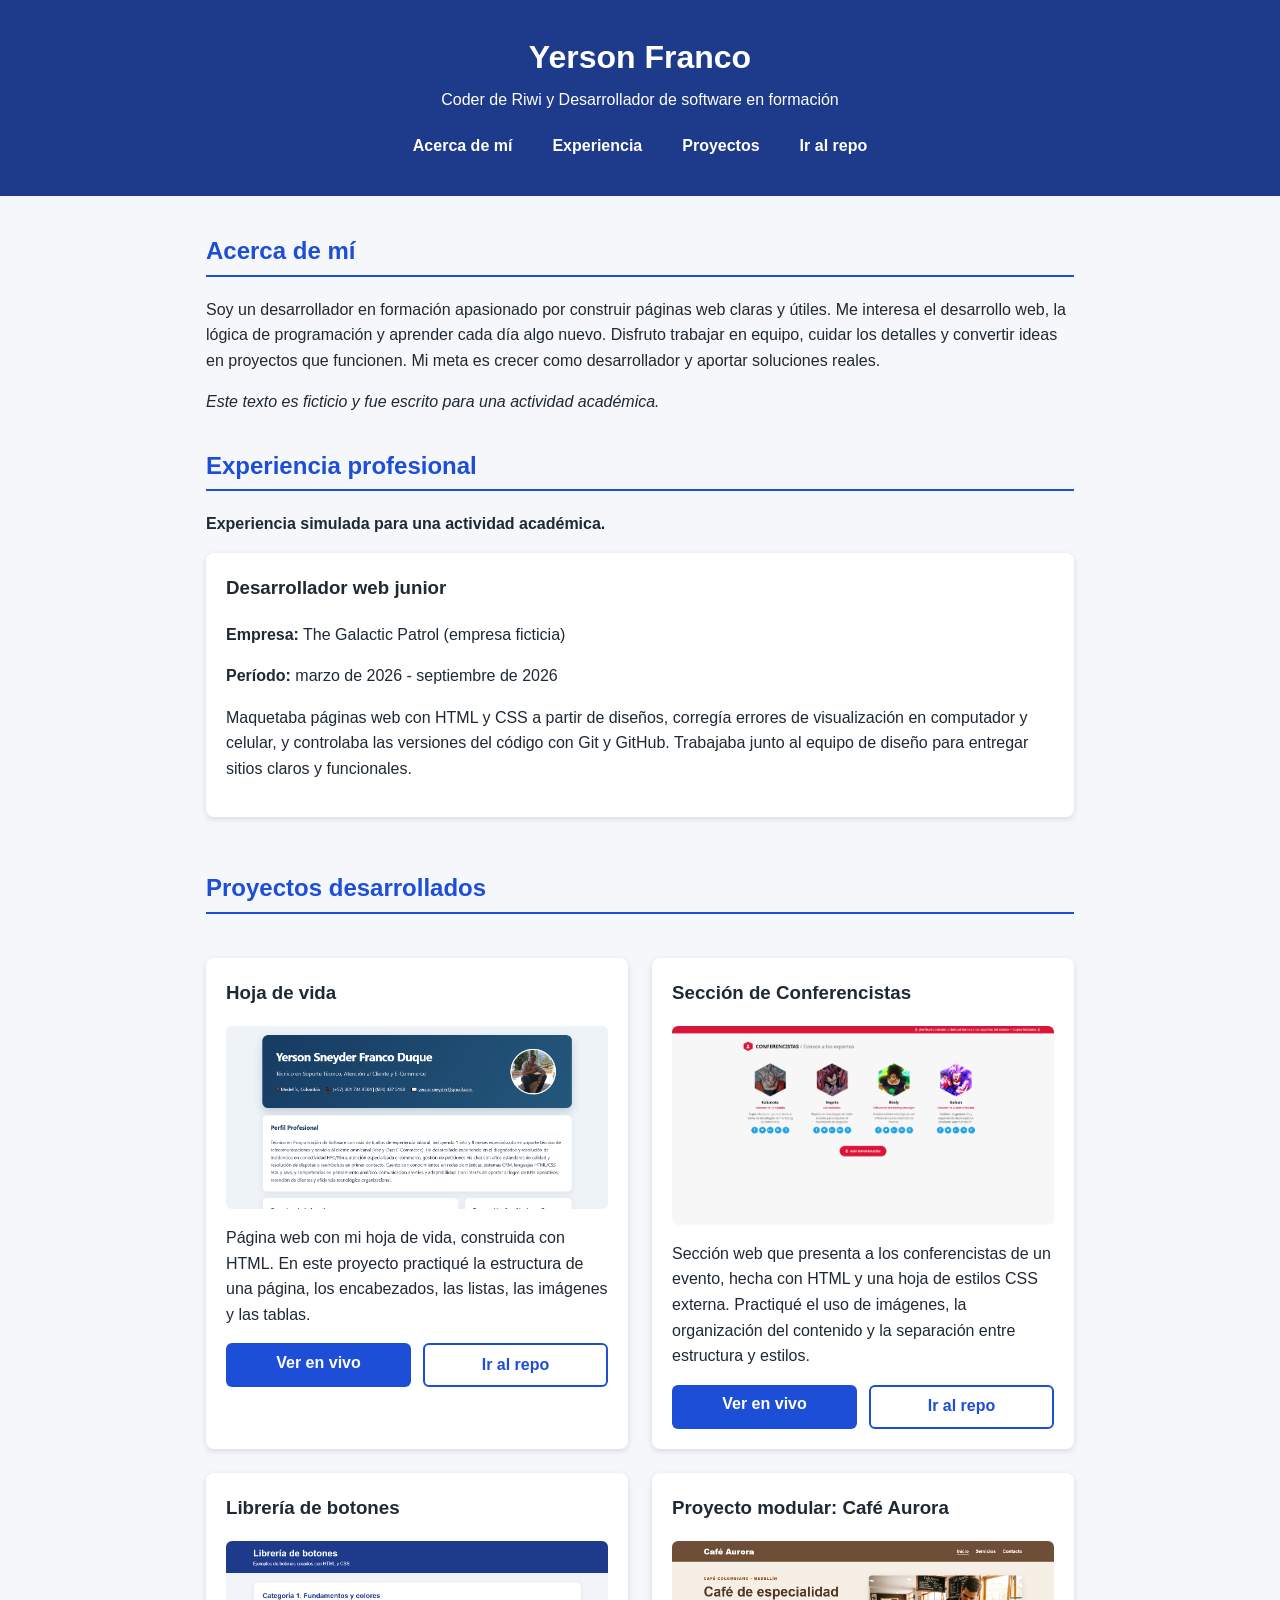
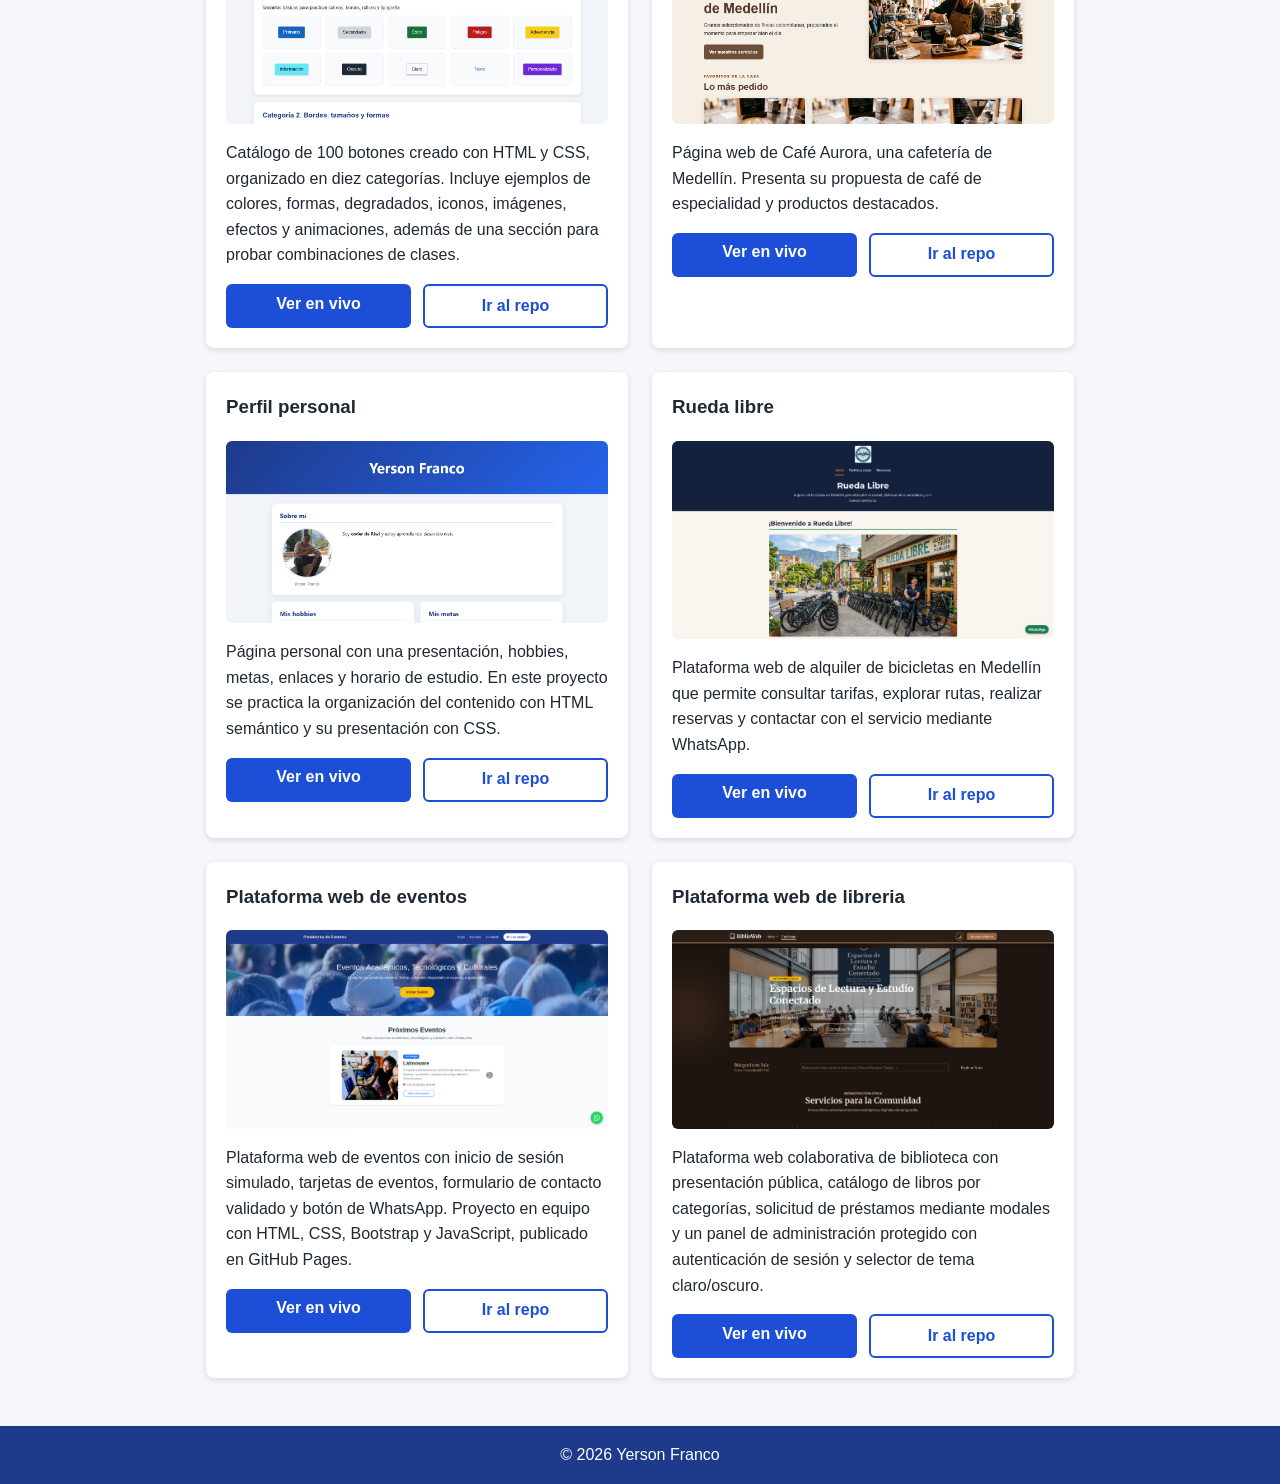
==== index.html @ ef878cdc "feat: se agrega proyecto de libreria" ====
<!DOCTYPE html>
<html lang="es">

<head>
  <meta charset="UTF-8">
  <meta name="viewport" content="width=device-width, initial-scale=1.0">
  <meta name="description"
    content="Portafolio de Yerson Franco, desarrollador de software en formación: presentación, experiencia y proyectos.">
  <title>Yerson Franco | Portafolio de desarrollo de software</title>
  <link rel="stylesheet" href="css/style.css">
</head>

<body>

  <header>
    <h1>Yerson Franco</h1>
    <p>Coder de Riwi y Desarrollador de software en formación</p>
    <nav>
      <a href="#acerca">Acerca de mí</a>
      <a href="#experiencia">Experiencia</a>
      <a href="#proyectos">Proyectos</a>
      <a href="https://github.com/YersonFranco/Portafolio-web" target="_blank">Ir al
        repo</a>
    </nav>
  </header>

  <main>

    <section id="acerca">
      <h2>Acerca de mí</h2>
      <p>Soy un desarrollador en formación apasionado por construir páginas web claras y útiles. Me interesa el
        desarrollo web, la lógica de programación y aprender cada día algo nuevo. Disfruto trabajar en equipo, cuidar
        los detalles y convertir ideas en proyectos que funcionen. Mi meta es crecer como desarrollador y aportar
        soluciones reales.</p>
      <p><em>Este texto es ficticio y fue escrito para una actividad académica.</em></p>
    </section>

    <section id="experiencia">
      <h2>Experiencia profesional</h2>
      <p><strong>Experiencia simulada para una actividad académica.</strong></p>

      <article>
        <h3>Desarrollador web junior</h3>
        <p><strong>Empresa:</strong> The Galactic Patrol (empresa ficticia)</p>
        <p><strong>Período:</strong> marzo de 2026 - septiembre de 2026</p>
        <p>Maquetaba páginas web con HTML y CSS a partir de diseños, corregía errores de visualización en computador y
          celular, y controlaba las versiones del código con Git y GitHub. Trabajaba junto al equipo de diseño para
          entregar sitios claros y funcionales.</p>
      </article>
    </section>

    <section id="proyectos">
      <h2>Proyectos desarrollados</h2>

      <article>
        <h3>Hoja de vida</h3>
        <img src="img/hoja-de-vida.png"
          alt="Captura de pantalla del proyecto Hoja de vida, con mi foto de perfil y mi información personal"
          width="600">
        <p>Página web con mi hoja de vida, construida con HTML. En este proyecto practiqué la estructura de una página,
          los encabezados, las listas, las imágenes y las tablas.</p>
        <div class="acciones-proyecto">
          <a class="boton" href="https://yersonfranco.github.io/Hoja-de-vida/" target="_blank"
            rel="noopener noreferrer">Ver en vivo</a>
          <a class="boton boton-secundario" href="https://github.com/YersonFranco/Hoja-de-vida" target="_blank"
            rel="noopener noreferrer">Ir al repo</a>
        </div>
      </article>

      <article>
        <h3>Sección de Conferencistas</h3>
        <img src="img/conferencia.png"
          alt="Captura de pantalla de la sección de conferencistas, con las fotos y los datos de cada invitado"
          width="600">
        <p>Sección web que presenta a los conferencistas de un evento, hecha con HTML y una hoja de estilos CSS externa.
          Practiqué el uso de imágenes, la organización del contenido y la separación entre estructura y estilos.</p>
        <div class="acciones-proyecto">
          <a class="boton" href="https://yersonfranco.github.io/Eventos/" target="_blank" rel="noopener noreferrer">Ver
            en vivo</a>
          <a class="boton boton-secundario" href="https://github.com/YersonFranco/Eventos" target="_blank"
            rel="noopener noreferrer">Ir al repo</a>
        </div>
      </article>

      <article>
        <h3>Librería de botones</h3>
        <img src="img/botones.png"
          alt="Captura de la librería de botones, organizada en categorías con ejemplos de estilos y efectos"
          width="600">
        <p>Catálogo de 100 botones creado con HTML y CSS, organizado en diez categorías. Incluye ejemplos de colores,
          formas, degradados, iconos, imágenes, efectos y animaciones, además de una sección para probar combinaciones
          de clases.</p>
        <div class="acciones-proyecto">
          <a class="boton" href="https://yersonfranco.github.io/libreria-botones/" target="_blank"
            rel="noopener noreferrer">Ver en vivo</a>
          <a class="boton boton-secundario" href="https://github.com/YersonFranco/libreria-botones" target="_blank"
            rel="noopener noreferrer">Ir al repo</a>
        </div>
      </article>

      <article>
        <h3>Proyecto modular: Café Aurora</h3>
        <img src="img/proyecto-modular.png"
          alt="Captura de Café Aurora, una página de café de especialidad con productos destacados" width="600">
        <p>Página web de Café Aurora, una cafetería de Medellín. Presenta su propuesta de café de especialidad y
          productos destacados.</p>
        <div class="acciones-proyecto">
          <a class="boton" href="https://yersonfranco.github.io/proyecto-modular/" target="_blank"
            rel="noopener noreferrer">Ver en vivo</a>
          <a class="boton boton-secundario" href="https://github.com/YersonFranco/proyecto-modular" target="_blank"
            rel="noopener noreferrer">Ir al repo</a>
        </div>
      </article>

      <article>
        <h3>Perfil personal</h3>
        <img src="img/perfil-personal.png"
          alt="Captura del perfil personal de Yerson Franco, con sus hobbies, metas y horario de estudio" width="600">
        <p>Página personal con una presentación, hobbies, metas, enlaces y horario de estudio. En este proyecto se
          practica la organización del contenido con HTML semántico y su presentación con CSS.</p>
        <div class="acciones-proyecto">
          <a class="boton" href="https://yersonfranco.github.io/perfil-personal/" target="_blank"
            rel="noopener noreferrer">Ver en vivo</a>
          <a class="boton boton-secundario" href="https://github.com/YersonFranco/perfil-personal" target="_blank"
            rel="noopener noreferrer">Ir al repo</a>
        </div>
      </article>

      <article>
        <h3>Rueda libre</h3>
        <img src="img/rueda-libre.png"
          alt="Captura proyecto rueda libre, una pagina de alquiler de bicicletas en Medellín" width="600">
        <p>Plataforma web de alquiler de bicicletas en Medellín que permite consultar tarifas, explorar rutas, realizar
          reservas y contactar con el servicio mediante WhatsApp.</p>
        <div class="acciones-proyecto">
          <a class="boton" href="https://yersonfranco.github.io/rueda-libre/" target="_blank"
            rel="noopener noreferrer">Ver en vivo</a>
          <a class="boton boton-secundario" href="https://github.com/YersonFranco/rueda-libre" target="_blank"
            rel="noopener noreferrer">Ir al repo</a>
        </div>
      </article>

      <article>
        <h3>Plataforma web de eventos</h3>
        <img src="img/eventos.png" alt="Captura proyecto de platafora de eventos" width="600">
        <p>Plataforma web de eventos con inicio de sesión simulado, tarjetas de eventos, formulario de contacto validado
          y botón de WhatsApp. Proyecto en equipo con HTML, CSS, Bootstrap y JavaScript, publicado en GitHub Pages.</p>
        <div class="acciones-proyecto">
          <a class="boton" href="https://carolinnadev.github.io/trabajo_grupal/index.html" target="_blank"
            rel="noopener noreferrer">Ver en vivo</a>
          <a class="boton boton-secundario" href="https://github.com/carolinnadev/trabajo_grupal" target="_blank"
            rel="noopener noreferrer">Ir al repo</a>
        </div>
      </article>

      <article>
        <h3>Plataforma web de libreria</h3>
        <img src="img/libreria.png" alt="Captura proyecto libreria" width="600">
        <p>Plataforma web colaborativa de biblioteca con presentación pública, catálogo de libros por categorías,
          solicitud de préstamos mediante modales y un panel de administración protegido con autenticación de sesión y
          selector de tema claro/oscuro.</p>
        <div class="acciones-proyecto">
          <a class="boton" href="https://c8-orion.github.io/libreria_bootstrap/" target="_blank"
            rel="noopener noreferrer">Ver en vivo</a>
          <a class="boton boton-secundario" href="https://github.com/C8-Orion/libreria_bootstrap" target="_blank"
            rel="noopener noreferrer">Ir al repo</a>
        </div>
      </article>

    </section>

  </main>

  <footer>
    <p>© 2026 Yerson Franco</p>
  </footer>

</body>

</html>
---- css/style.css ----
:root {
  --color-fondo: #f5f7fa;
  --color-texto: #1f2933;
  --color-principal: #1d4ed8;
  --color-oscuro: #1e3a8a;
  --color-tarjeta: #ffffff;
}

* {
  box-sizing: border-box;
}

body {
  margin: 0;
  font-family: Arial, Helvetica, sans-serif;
  line-height: 1.6;
  color: var(--color-texto);
  background: var(--color-fondo);
}

img {
  max-width: 100%;
  height: auto;
  display: block;
}

header {
  background: var(--color-oscuro);
  color: #ffffff;
  text-align: center;
  padding: 2rem 1rem;
}

header h1 {
  margin: 0 0 0.25rem;
}

header p {
  margin: 0 0 1rem;
}

nav {
  display: flex;
  flex-wrap: wrap;
  justify-content: center;
  gap: 0.75rem 1.5rem;
}

nav a {
  color: #ffffff;
  text-decoration: none;
  font-weight: bold;
  padding: 0.25rem 0.5rem;
  border-bottom: 2px solid transparent;
}

nav a:hover,
nav a:focus {
  border-bottom-color: #ffffff;
}

main {
  max-width: 900px;
  margin: 0 auto;
  padding: 1rem;
}

section {
  margin-bottom: 2rem;
}

section h2 {
  color: var(--color-principal);
  border-bottom: 2px solid var(--color-principal);
  padding-bottom: 0.25rem;
}

footer {
  background: var(--color-oscuro);
  color: #ffffff;
  text-align: center;
  padding: 1rem;
}

footer p {
  margin: 0;
}

section article {
  background: var(--color-tarjeta);
  border-radius: 8px;
  padding: 1.25rem;
  margin-bottom: 1.5rem;
  box-shadow: 0 2px 6px rgba(0, 0, 0, 0.12);
}

article h3 {
  margin-top: 0;
}

article img {
  border-radius: 6px;
  margin-bottom: 1rem;
}

.boton {
  display: inline-block;
  background: var(--color-principal);
  color: #ffffff;
  text-decoration: none;
  font-weight: bold;
  padding: 0.6rem 1.2rem;
  border-radius: 6px;
}

.boton:hover,
.boton:focus {
  background: var(--color-oscuro);
}

.acciones-proyecto {
  display: flex;
  flex-wrap: wrap;
  gap: 0.75rem;
  margin-top: 1rem;
}

.acciones-proyecto .boton {
  flex: 1 1 6.5rem;
  min-width: 0;
  padding: 0.6rem 0.5rem;
  text-align: center;
  line-height: 1.3;
}

.acciones-proyecto .boton-secundario {
  border: 2px solid var(--color-principal);
  background: transparent;
  color: var(--color-principal);
}

.acciones-proyecto .boton-secundario:hover,
.acciones-proyecto .boton-secundario:focus-visible {
  background: var(--color-oscuro);
  color: #ffffff;
}

@media (min-width: 768px) {
  #proyectos {
    display: grid;
    grid-template-columns: 1fr 1fr;
    gap: 1.5rem;
  }

  #proyectos h2 {
    grid-column: 1 / -1;
  }

  #proyectos article {
    margin-bottom: 0;
  }
}
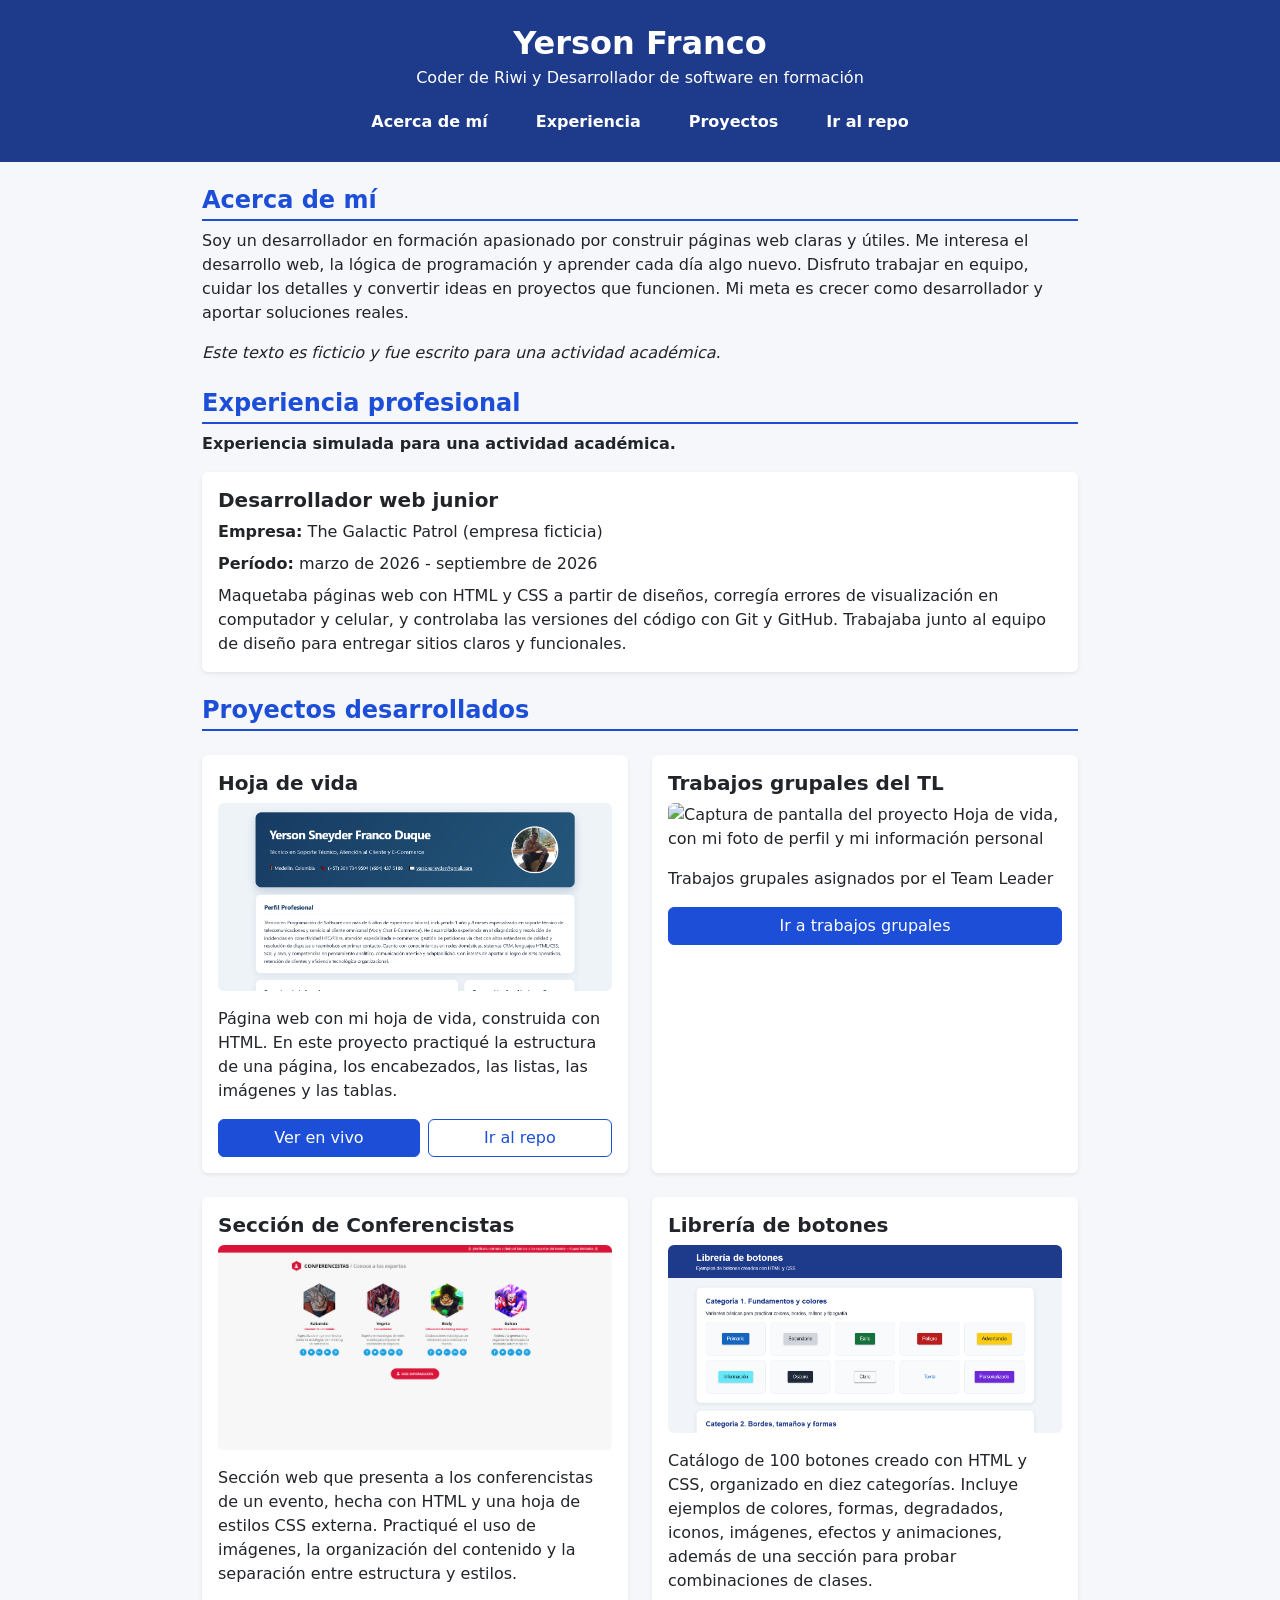
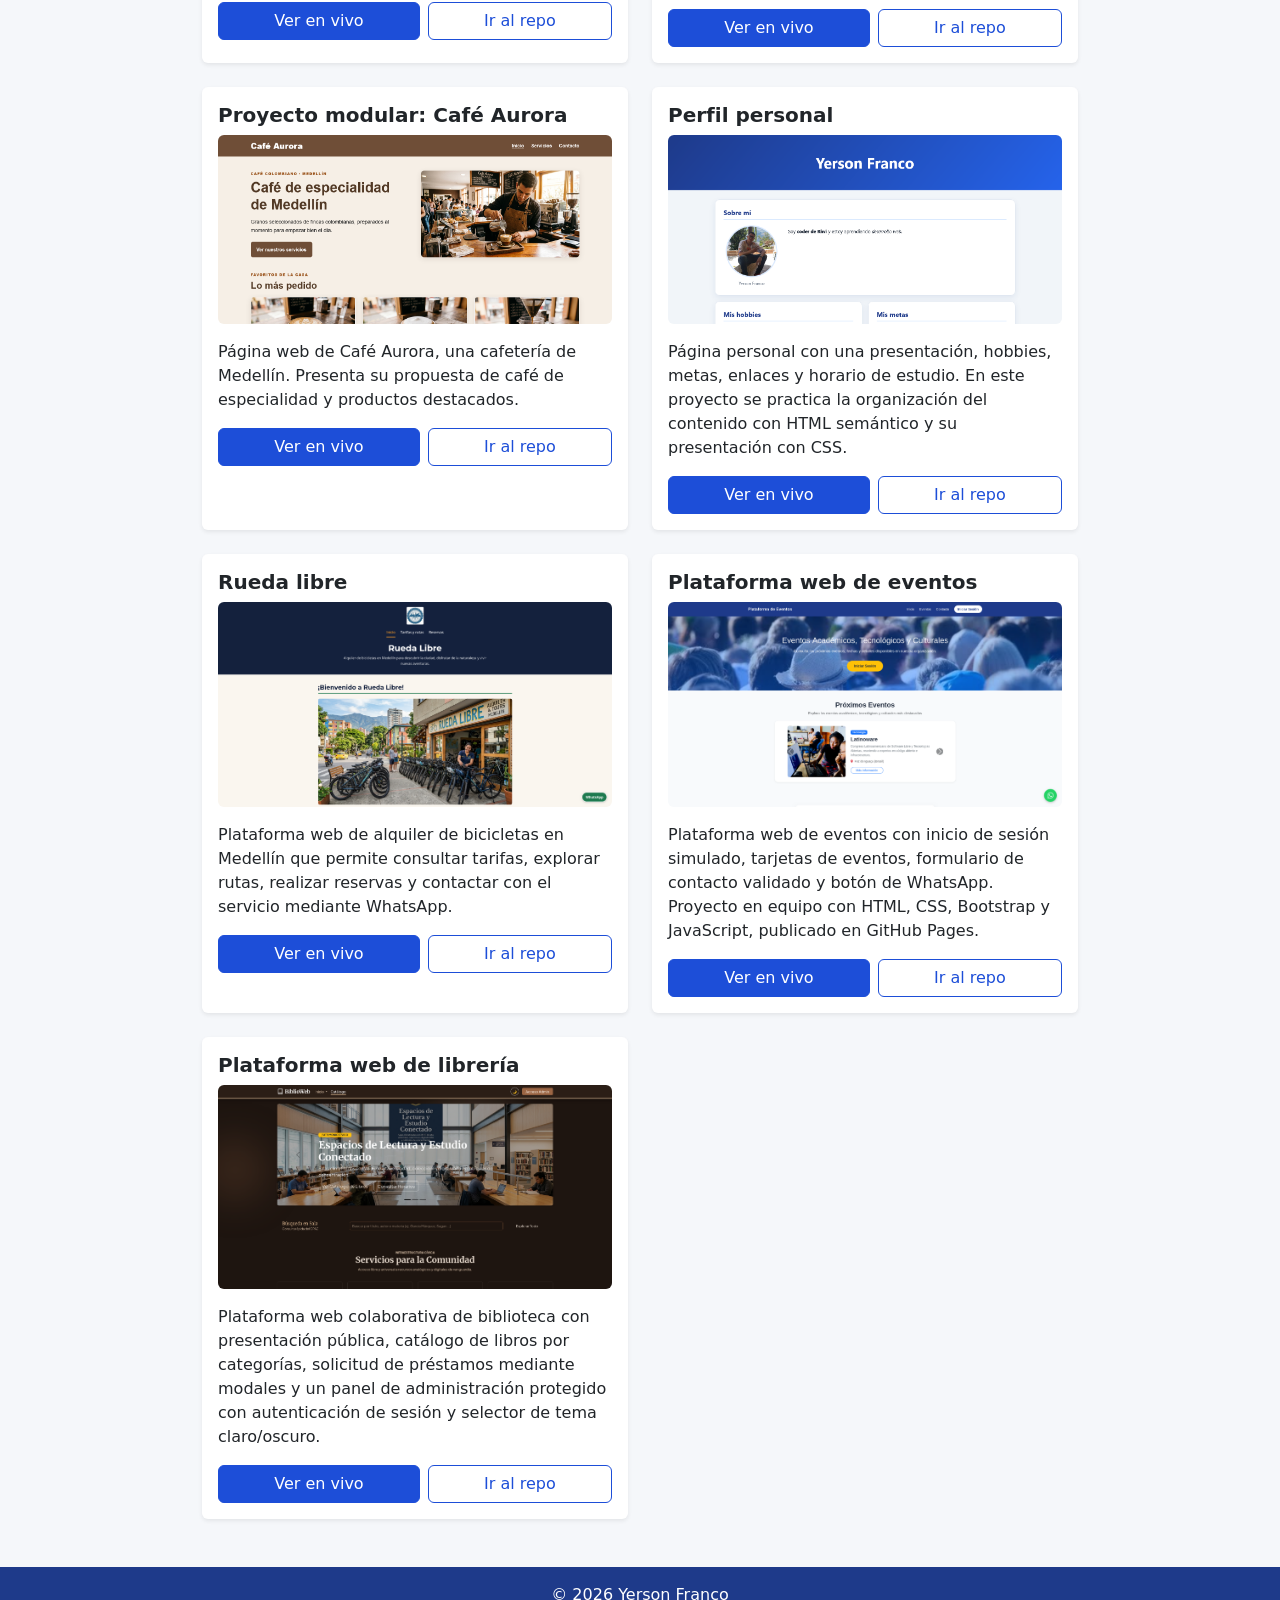
==== commit 95ed57cf: "feat: pagina de trabajos grupales" ====
--- a/index.html
+++ b/index.html
@@ -7,27 +7,29 @@
   <meta name="description"
     content="Portafolio de Yerson Franco, desarrollador de software en formación: presentación, experiencia y proyectos.">
   <title>Yerson Franco | Portafolio de desarrollo de software</title>
+  <link href="https://cdn.jsdelivr.net/npm/bootstrap@5.3.3/dist/css/bootstrap.min.css" rel="stylesheet">
   <link rel="stylesheet" href="css/style.css">
+
 </head>
 
-<body>
-
-  <header>
-    <h1>Yerson Franco</h1>
-    <p>Coder de Riwi y Desarrollador de software en formación</p>
-    <nav>
-      <a href="#acerca">Acerca de mí</a>
-      <a href="#experiencia">Experiencia</a>
-      <a href="#proyectos">Proyectos</a>
-      <a href="https://github.com/YersonFranco/Portafolio-web" target="_blank">Ir al
-        repo</a>
+<body style="background-color: #f5f7fa;">
+
+  <header class="bg-oscuro text-white text-center py-4 px-3">
+    <h1 class="h2 fw-bold mb-1">Yerson Franco</h1>
+    <p class="mb-3">Coder de Riwi y Desarrollador de software en formación</p>
+    <nav class="nav justify-content-center gap-3">
+      <a class="nav-link text-white fw-bold py-1" href="#acerca">Acerca de mí</a>
+      <a class="nav-link text-white fw-bold py-1" href="#experiencia">Experiencia</a>
+      <a class="nav-link text-white fw-bold py-1" href="#proyectos">Proyectos</a>
+      <a class="nav-link text-white fw-bold py-1" href="https://github.com/YersonFranco/Portafolio-web" target="_blank"
+        rel="noopener noreferrer">Ir al repo</a>
     </nav>
   </header>
 
-  <main>
-
-    <section id="acerca">
-      <h2>Acerca de mí</h2>
+  <main class="container py-4" style="max-width: 900px;">
+
+    <section id="acerca" class="mb-4">
+      <h2 class="h4 fw-bold text-primary border-bottom border-primary border-2 pb-1">Acerca de mí</h2>
       <p>Soy un desarrollador en formación apasionado por construir páginas web claras y útiles. Me interesa el
         desarrollo web, la lógica de programación y aprender cada día algo nuevo. Disfruto trabajar en equipo, cuidar
         los detalles y convertir ideas en proyectos que funcionen. Mi meta es crecer como desarrollador y aportar
@@ -35,144 +37,196 @@
       <p><em>Este texto es ficticio y fue escrito para una actividad académica.</em></p>
     </section>
 
-    <section id="experiencia">
-      <h2>Experiencia profesional</h2>
+    <section id="experiencia" class="mb-4">
+      <h2 class="h4 fw-bold text-primary border-bottom border-primary border-2 pb-1">Experiencia profesional</h2>
       <p><strong>Experiencia simulada para una actividad académica.</strong></p>
 
-      <article>
-        <h3>Desarrollador web junior</h3>
-        <p><strong>Empresa:</strong> The Galactic Patrol (empresa ficticia)</p>
-        <p><strong>Período:</strong> marzo de 2026 - septiembre de 2026</p>
-        <p>Maquetaba páginas web con HTML y CSS a partir de diseños, corregía errores de visualización en computador y
-          celular, y controlaba las versiones del código con Git y GitHub. Trabajaba junto al equipo de diseño para
-          entregar sitios claros y funcionales.</p>
+      <article class="card border-0 shadow-sm">
+        <div class="card-body p-3">
+          <h3 class="h5 fw-bold">Desarrollador web junior</h3>
+          <p class="mb-2"><strong>Empresa:</strong> The Galactic Patrol (empresa ficticia)</p>
+          <p class="mb-2"><strong>Período:</strong> marzo de 2026 - septiembre de 2026</p>
+          <p class="mb-0">Maquetaba páginas web con HTML y CSS a partir de diseños, corregía errores de visualización
+            en computador y celular, y controlaba las versiones del código con Git y GitHub. Trabajaba junto al
+            equipo de diseño para entregar sitios claros y funcionales.</p>
+        </div>
       </article>
     </section>
 
-    <section id="proyectos">
-      <h2>Proyectos desarrollados</h2>
-
-      <article>
-        <h3>Hoja de vida</h3>
-        <img src="img/hoja-de-vida.png"
-          alt="Captura de pantalla del proyecto Hoja de vida, con mi foto de perfil y mi información personal"
-          width="600">
-        <p>Página web con mi hoja de vida, construida con HTML. En este proyecto practiqué la estructura de una página,
-          los encabezados, las listas, las imágenes y las tablas.</p>
-        <div class="acciones-proyecto">
-          <a class="boton" href="https://yersonfranco.github.io/Hoja-de-vida/" target="_blank"
-            rel="noopener noreferrer">Ver en vivo</a>
-          <a class="boton boton-secundario" href="https://github.com/YersonFranco/Hoja-de-vida" target="_blank"
-            rel="noopener noreferrer">Ir al repo</a>
-        </div>
-      </article>
-
-      <article>
-        <h3>Sección de Conferencistas</h3>
-        <img src="img/conferencia.png"
-          alt="Captura de pantalla de la sección de conferencistas, con las fotos y los datos de cada invitado"
-          width="600">
-        <p>Sección web que presenta a los conferencistas de un evento, hecha con HTML y una hoja de estilos CSS externa.
-          Practiqué el uso de imágenes, la organización del contenido y la separación entre estructura y estilos.</p>
-        <div class="acciones-proyecto">
-          <a class="boton" href="https://yersonfranco.github.io/Eventos/" target="_blank" rel="noopener noreferrer">Ver
-            en vivo</a>
-          <a class="boton boton-secundario" href="https://github.com/YersonFranco/Eventos" target="_blank"
-            rel="noopener noreferrer">Ir al repo</a>
-        </div>
-      </article>
-
-      <article>
-        <h3>Librería de botones</h3>
-        <img src="img/botones.png"
-          alt="Captura de la librería de botones, organizada en categorías con ejemplos de estilos y efectos"
-          width="600">
-        <p>Catálogo de 100 botones creado con HTML y CSS, organizado en diez categorías. Incluye ejemplos de colores,
-          formas, degradados, iconos, imágenes, efectos y animaciones, además de una sección para probar combinaciones
-          de clases.</p>
-        <div class="acciones-proyecto">
-          <a class="boton" href="https://yersonfranco.github.io/libreria-botones/" target="_blank"
-            rel="noopener noreferrer">Ver en vivo</a>
-          <a class="boton boton-secundario" href="https://github.com/YersonFranco/libreria-botones" target="_blank"
-            rel="noopener noreferrer">Ir al repo</a>
-        </div>
-      </article>
-
-      <article>
-        <h3>Proyecto modular: Café Aurora</h3>
-        <img src="img/proyecto-modular.png"
-          alt="Captura de Café Aurora, una página de café de especialidad con productos destacados" width="600">
-        <p>Página web de Café Aurora, una cafetería de Medellín. Presenta su propuesta de café de especialidad y
-          productos destacados.</p>
-        <div class="acciones-proyecto">
-          <a class="boton" href="https://yersonfranco.github.io/proyecto-modular/" target="_blank"
-            rel="noopener noreferrer">Ver en vivo</a>
-          <a class="boton boton-secundario" href="https://github.com/YersonFranco/proyecto-modular" target="_blank"
-            rel="noopener noreferrer">Ir al repo</a>
-        </div>
-      </article>
-
-      <article>
-        <h3>Perfil personal</h3>
-        <img src="img/perfil-personal.png"
-          alt="Captura del perfil personal de Yerson Franco, con sus hobbies, metas y horario de estudio" width="600">
-        <p>Página personal con una presentación, hobbies, metas, enlaces y horario de estudio. En este proyecto se
-          practica la organización del contenido con HTML semántico y su presentación con CSS.</p>
-        <div class="acciones-proyecto">
-          <a class="boton" href="https://yersonfranco.github.io/perfil-personal/" target="_blank"
-            rel="noopener noreferrer">Ver en vivo</a>
-          <a class="boton boton-secundario" href="https://github.com/YersonFranco/perfil-personal" target="_blank"
-            rel="noopener noreferrer">Ir al repo</a>
-        </div>
-      </article>
-
-      <article>
-        <h3>Rueda libre</h3>
-        <img src="img/rueda-libre.png"
-          alt="Captura proyecto rueda libre, una pagina de alquiler de bicicletas en Medellín" width="600">
-        <p>Plataforma web de alquiler de bicicletas en Medellín que permite consultar tarifas, explorar rutas, realizar
-          reservas y contactar con el servicio mediante WhatsApp.</p>
-        <div class="acciones-proyecto">
-          <a class="boton" href="https://yersonfranco.github.io/rueda-libre/" target="_blank"
-            rel="noopener noreferrer">Ver en vivo</a>
-          <a class="boton boton-secundario" href="https://github.com/YersonFranco/rueda-libre" target="_blank"
-            rel="noopener noreferrer">Ir al repo</a>
-        </div>
-      </article>
-
-      <article>
-        <h3>Plataforma web de eventos</h3>
-        <img src="img/eventos.png" alt="Captura proyecto de platafora de eventos" width="600">
-        <p>Plataforma web de eventos con inicio de sesión simulado, tarjetas de eventos, formulario de contacto validado
-          y botón de WhatsApp. Proyecto en equipo con HTML, CSS, Bootstrap y JavaScript, publicado en GitHub Pages.</p>
-        <div class="acciones-proyecto">
-          <a class="boton" href="https://carolinnadev.github.io/trabajo_grupal/index.html" target="_blank"
-            rel="noopener noreferrer">Ver en vivo</a>
-          <a class="boton boton-secundario" href="https://github.com/carolinnadev/trabajo_grupal" target="_blank"
-            rel="noopener noreferrer">Ir al repo</a>
-        </div>
-      </article>
-
-      <article>
-        <h3>Plataforma web de libreria</h3>
-        <img src="img/libreria.png" alt="Captura proyecto libreria" width="600">
-        <p>Plataforma web colaborativa de biblioteca con presentación pública, catálogo de libros por categorías,
-          solicitud de préstamos mediante modales y un panel de administración protegido con autenticación de sesión y
-          selector de tema claro/oscuro.</p>
-        <div class="acciones-proyecto">
-          <a class="boton" href="https://c8-orion.github.io/libreria_bootstrap/" target="_blank"
-            rel="noopener noreferrer">Ver en vivo</a>
-          <a class="boton boton-secundario" href="https://github.com/C8-Orion/libreria_bootstrap" target="_blank"
-            rel="noopener noreferrer">Ir al repo</a>
-        </div>
-      </article>
-
+    <section id="proyectos" class="mb-4">
+      <h2 class="h4 fw-bold text-primary border-bottom border-primary border-2 pb-1 mb-4">Proyectos desarrollados
+      </h2>
+
+      <div class="row row-cols-1 row-cols-md-2 g-4">
+
+        <div class="col">
+          <article class="card h-100 border-0 shadow-sm">
+            <div class="card-body p-3">
+              <h3 class="h5 fw-bold">Hoja de vida</h3>
+              <img src="img/hoja-de-vida.png" class="img-fluid rounded mb-3"
+                alt="Captura de pantalla del proyecto Hoja de vida, con mi foto de perfil y mi información personal">
+              <p>Página web con mi hoja de vida, construida con HTML. En este proyecto practiqué la estructura de una
+                página, los encabezados, las listas, las imágenes y las tablas.</p>
+              <div class="d-flex flex-wrap gap-2">
+                <a class="btn btn-primary flex-fill" href="https://yersonfranco.github.io/Hoja-de-vida/" target="_blank"
+                  rel="noopener noreferrer">Ver en vivo</a>
+                <a class="btn btn-outline-primary flex-fill" href="https://github.com/YersonFranco/Hoja-de-vida"
+                  target="_blank" rel="noopener noreferrer">Ir al repo</a>
+              </div>
+            </div>
+          </article>
+        </div>
+
+        <div class="col">
+          <article class="card h-100 border-0 shadow-sm">
+            <div class="card-body p-3">
+              <h3 class="h5 fw-bold">Trabajos grupales del TL</h3>
+              <img src="img/59241395.jpeg" class="img-fluid rounded mb-3"
+                alt="Captura de pantalla del proyecto Hoja de vida, con mi foto de perfil y mi información personal">
+              <p>Trabajos grupales asignados por el Team Leader</p>
+              <div class="d-flex flex-wrap gap-2">
+                <a class="btn btn-primary flex-fill" href="pages/group.html" rel="noopener noreferrer">Ir a trabajos
+                  grupales</a>
+              </div>
+            </div>
+          </article>
+        </div>
+
+        <div class="col">
+          <article class="card h-100 border-0 shadow-sm">
+            <div class="card-body p-3">
+              <h3 class="h5 fw-bold">Sección de Conferencistas</h3>
+              <img src="img/conferencia.png" class="img-fluid rounded mb-3"
+                alt="Captura de pantalla de la sección de conferencistas, con las fotos y los datos de cada invitado">
+              <p>Sección web que presenta a los conferencistas de un evento, hecha con HTML y una hoja de estilos CSS
+                externa. Practiqué el uso de imágenes, la organización del contenido y la separación entre estructura
+                y estilos.</p>
+              <div class="d-flex flex-wrap gap-2">
+                <a class="btn btn-primary flex-fill" href="https://yersonfranco.github.io/Eventos/" target="_blank"
+                  rel="noopener noreferrer">Ver en vivo</a>
+                <a class="btn btn-outline-primary flex-fill" href="https://github.com/YersonFranco/Eventos"
+                  target="_blank" rel="noopener noreferrer">Ir al repo</a>
+              </div>
+            </div>
+          </article>
+        </div>
+
+        <div class="col">
+          <article class="card h-100 border-0 shadow-sm">
+            <div class="card-body p-3">
+              <h3 class="h5 fw-bold">Librería de botones</h3>
+              <img src="img/botones.png" class="img-fluid rounded mb-3"
+                alt="Captura de la librería de botones, organizada en categorías con ejemplos de estilos y efectos">
+              <p>Catálogo de 100 botones creado con HTML y CSS, organizado en diez categorías. Incluye ejemplos de
+                colores, formas, degradados, iconos, imágenes, efectos y animaciones, además de una sección para
+                probar combinaciones de clases.</p>
+              <div class="d-flex flex-wrap gap-2">
+                <a class="btn btn-primary flex-fill" href="https://yersonfranco.github.io/libreria-botones/"
+                  target="_blank" rel="noopener noreferrer">Ver en vivo</a>
+                <a class="btn btn-outline-primary flex-fill" href="https://github.com/YersonFranco/libreria-botones"
+                  target="_blank" rel="noopener noreferrer">Ir al repo</a>
+              </div>
+            </div>
+          </article>
+        </div>
+
+        <div class="col">
+          <article class="card h-100 border-0 shadow-sm">
+            <div class="card-body p-3">
+              <h3 class="h5 fw-bold">Proyecto modular: Café Aurora</h3>
+              <img src="img/proyecto-modular.png" class="img-fluid rounded mb-3"
+                alt="Captura de Café Aurora, una página de café de especialidad con productos destacados">
+              <p>Página web de Café Aurora, una cafetería de Medellín. Presenta su propuesta de café de especialidad
+                y productos destacados.</p>
+              <div class="d-flex flex-wrap gap-2">
+                <a class="btn btn-primary flex-fill" href="https://yersonfranco.github.io/proyecto-modular/"
+                  target="_blank" rel="noopener noreferrer">Ver en vivo</a>
+                <a class="btn btn-outline-primary flex-fill" href="https://github.com/YersonFranco/proyecto-modular"
+                  target="_blank" rel="noopener noreferrer">Ir al repo</a>
+              </div>
+            </div>
+          </article>
+        </div>
+
+        <div class="col">
+          <article class="card h-100 border-0 shadow-sm">
+            <div class="card-body p-3">
+              <h3 class="h5 fw-bold">Perfil personal</h3>
+              <img src="img/perfil-personal.png" class="img-fluid rounded mb-3"
+                alt="Captura del perfil personal de Yerson Franco, con sus hobbies, metas y horario de estudio">
+              <p>Página personal con una presentación, hobbies, metas, enlaces y horario de estudio. En este
+                proyecto se practica la organización del contenido con HTML semántico y su presentación con CSS.</p>
+              <div class="d-flex flex-wrap gap-2">
+                <a class="btn btn-primary flex-fill" href="https://yersonfranco.github.io/perfil-personal/"
+                  target="_blank" rel="noopener noreferrer">Ver en vivo</a>
+                <a class="btn btn-outline-primary flex-fill" href="https://github.com/YersonFranco/perfil-personal"
+                  target="_blank" rel="noopener noreferrer">Ir al repo</a>
+              </div>
+            </div>
+          </article>
+        </div>
+
+        <div class="col">
+          <article class="card h-100 border-0 shadow-sm">
+            <div class="card-body p-3">
+              <h3 class="h5 fw-bold">Rueda libre</h3>
+              <img src="img/rueda-libre.png" class="img-fluid rounded mb-3"
+                alt="Captura proyecto rueda libre, una página de alquiler de bicicletas en Medellín">
+              <p>Plataforma web de alquiler de bicicletas en Medellín que permite consultar tarifas, explorar rutas,
+                realizar reservas y contactar con el servicio mediante WhatsApp.</p>
+              <div class="d-flex flex-wrap gap-2">
+                <a class="btn btn-primary flex-fill" href="https://yersonfranco.github.io/rueda-libre/" target="_blank"
+                  rel="noopener noreferrer">Ver en vivo</a>
+                <a class="btn btn-outline-primary flex-fill" href="https://github.com/YersonFranco/rueda-libre"
+                  target="_blank" rel="noopener noreferrer">Ir al repo</a>
+              </div>
+            </div>
+          </article>
+        </div>
+
+        <div class="col">
+          <article class="card h-100 border-0 shadow-sm">
+            <div class="card-body p-3">
+              <h3 class="h5 fw-bold">Plataforma web de eventos</h3>
+              <img src="img/eventos.png" class="img-fluid rounded mb-3" alt="Captura proyecto de plataforma de eventos">
+              <p>Plataforma web de eventos con inicio de sesión simulado, tarjetas de eventos, formulario de contacto
+                validado y botón de WhatsApp. Proyecto en equipo con HTML, CSS, Bootstrap y JavaScript, publicado en
+                GitHub Pages.</p>
+              <div class="d-flex flex-wrap gap-2">
+                <a class="btn btn-primary flex-fill" href="https://carolinnadev.github.io/trabajo_grupal/index.html"
+                  target="_blank" rel="noopener noreferrer">Ver en vivo</a>
+                <a class="btn btn-outline-primary flex-fill" href="https://github.com/carolinnadev/trabajo_grupal"
+                  target="_blank" rel="noopener noreferrer">Ir al repo</a>
+              </div>
+            </div>
+          </article>
+        </div>
+
+        <div class="col">
+          <article class="card h-100 border-0 shadow-sm">
+            <div class="card-body p-3">
+              <h3 class="h5 fw-bold">Plataforma web de librería</h3>
+              <img src="img/libreria.png" class="img-fluid rounded mb-3" alt="Captura proyecto librería">
+              <p>Plataforma web colaborativa de biblioteca con presentación pública, catálogo de libros por
+                categorías, solicitud de préstamos mediante modales y un panel de administración protegido con
+                autenticación de sesión y selector de tema claro/oscuro.</p>
+              <div class="d-flex flex-wrap gap-2">
+                <a class="btn btn-primary flex-fill" href="https://c8-orion.github.io/libreria_bootstrap/"
+                  target="_blank" rel="noopener noreferrer">Ver en vivo</a>
+                <a class="btn btn-outline-primary flex-fill" href="https://github.com/C8-Orion/libreria_bootstrap"
+                  target="_blank" rel="noopener noreferrer">Ir al repo</a>
+              </div>
+            </div>
+          </article>
+        </div>
+
+      </div>
     </section>
 
   </main>
 
-  <footer>
-    <p>© 2026 Yerson Franco</p>
+  <footer class="bg-oscuro text-white text-center py-3">
+    <p class="mb-0">© 2026 Yerson Franco</p>
   </footer>
 
 </body>
--- a/css/style.css
+++ b/css/style.css
@@ -1,162 +1,47 @@
 :root {
-  --color-fondo: #f5f7fa;
-  --color-texto: #1f2933;
-  --color-principal: #1d4ed8;
-  --color-oscuro: #1e3a8a;
-  --color-tarjeta: #ffffff;
+  --bs-primary: #1d4ed8;
+  --bs-primary-rgb: 29, 78, 216;
 }
 
-* {
-  box-sizing: border-box;
+.bg-oscuro {
+  background-color: #1e3a8a;
+}
+
+.btn-primary {
+  --bs-btn-bg: #1d4ed8;
+  --bs-btn-border-color: #1d4ed8;
+  --bs-btn-hover-bg: #1e3a8a;
+  --bs-btn-hover-border-color: #1e3a8a;
+  --bs-btn-active-bg: #1e3a8a;
+  --bs-btn-active-border-color: #1e3a8a;
+}
+
+.btn-outline-primary {
+  --bs-btn-color: #1d4ed8;
+  --bs-btn-border-color: #1d4ed8;
+  --bs-btn-hover-bg: #1e3a8a;
+  --bs-btn-hover-border-color: #1e3a8a;
+  --bs-btn-active-bg: #1e3a8a;
+  --bs-btn-active-border-color: #1e3a8a;
+}
+
+html {
+  height: 100%;
 }
 
 body {
+  display: flex;
+  flex-direction: column;
+  min-height: 100%;
   margin: 0;
-  font-family: Arial, Helvetica, sans-serif;
-  line-height: 1.6;
-  color: var(--color-texto);
-  background: var(--color-fondo);
-}
-
-img {
-  max-width: 100%;
-  height: auto;
-  display: block;
-}
-
-header {
-  background: var(--color-oscuro);
-  color: #ffffff;
-  text-align: center;
-  padding: 2rem 1rem;
-}
-
-header h1 {
-  margin: 0 0 0.25rem;
-}
-
-header p {
-  margin: 0 0 1rem;
-}
-
-nav {
-  display: flex;
-  flex-wrap: wrap;
-  justify-content: center;
-  gap: 0.75rem 1.5rem;
-}
-
-nav a {
-  color: #ffffff;
-  text-decoration: none;
-  font-weight: bold;
-  padding: 0.25rem 0.5rem;
-  border-bottom: 2px solid transparent;
-}
-
-nav a:hover,
-nav a:focus {
-  border-bottom-color: #ffffff;
 }
 
 main {
-  max-width: 900px;
-  margin: 0 auto;
-  padding: 1rem;
-}
-
-section {
-  margin-bottom: 2rem;
-}
-
-section h2 {
-  color: var(--color-principal);
-  border-bottom: 2px solid var(--color-principal);
-  padding-bottom: 0.25rem;
+  flex: 1;
+  /* Esto hace que el contenido ocupe todo el espacio libre */
 }
 
 footer {
-  background: var(--color-oscuro);
-  color: #ffffff;
-  text-align: center;
-  padding: 1rem;
-}
-
-footer p {
-  margin: 0;
-}
-
-section article {
-  background: var(--color-tarjeta);
-  border-radius: 8px;
-  padding: 1.25rem;
-  margin-bottom: 1.5rem;
-  box-shadow: 0 2px 6px rgba(0, 0, 0, 0.12);
-}
-
-article h3 {
-  margin-top: 0;
-}
-
-article img {
-  border-radius: 6px;
-  margin-bottom: 1rem;
-}
-
-.boton {
-  display: inline-block;
-  background: var(--color-principal);
-  color: #ffffff;
-  text-decoration: none;
-  font-weight: bold;
-  padding: 0.6rem 1.2rem;
-  border-radius: 6px;
-}
-
-.boton:hover,
-.boton:focus {
-  background: var(--color-oscuro);
-}
-
-.acciones-proyecto {
-  display: flex;
-  flex-wrap: wrap;
-  gap: 0.75rem;
-  margin-top: 1rem;
-}
-
-.acciones-proyecto .boton {
-  flex: 1 1 6.5rem;
-  min-width: 0;
-  padding: 0.6rem 0.5rem;
-  text-align: center;
-  line-height: 1.3;
-}
-
-.acciones-proyecto .boton-secundario {
-  border: 2px solid var(--color-principal);
-  background: transparent;
-  color: var(--color-principal);
-}
-
-.acciones-proyecto .boton-secundario:hover,
-.acciones-proyecto .boton-secundario:focus-visible {
-  background: var(--color-oscuro);
-  color: #ffffff;
-}
-
-@media (min-width: 768px) {
-  #proyectos {
-    display: grid;
-    grid-template-columns: 1fr 1fr;
-    gap: 1.5rem;
-  }
-
-  #proyectos h2 {
-    grid-column: 1 / -1;
-  }
-
-  #proyectos article {
-    margin-bottom: 0;
-  }
-}
+  margin-top: auto;
+  /* Empuja el footer siempre al fondo */
+}
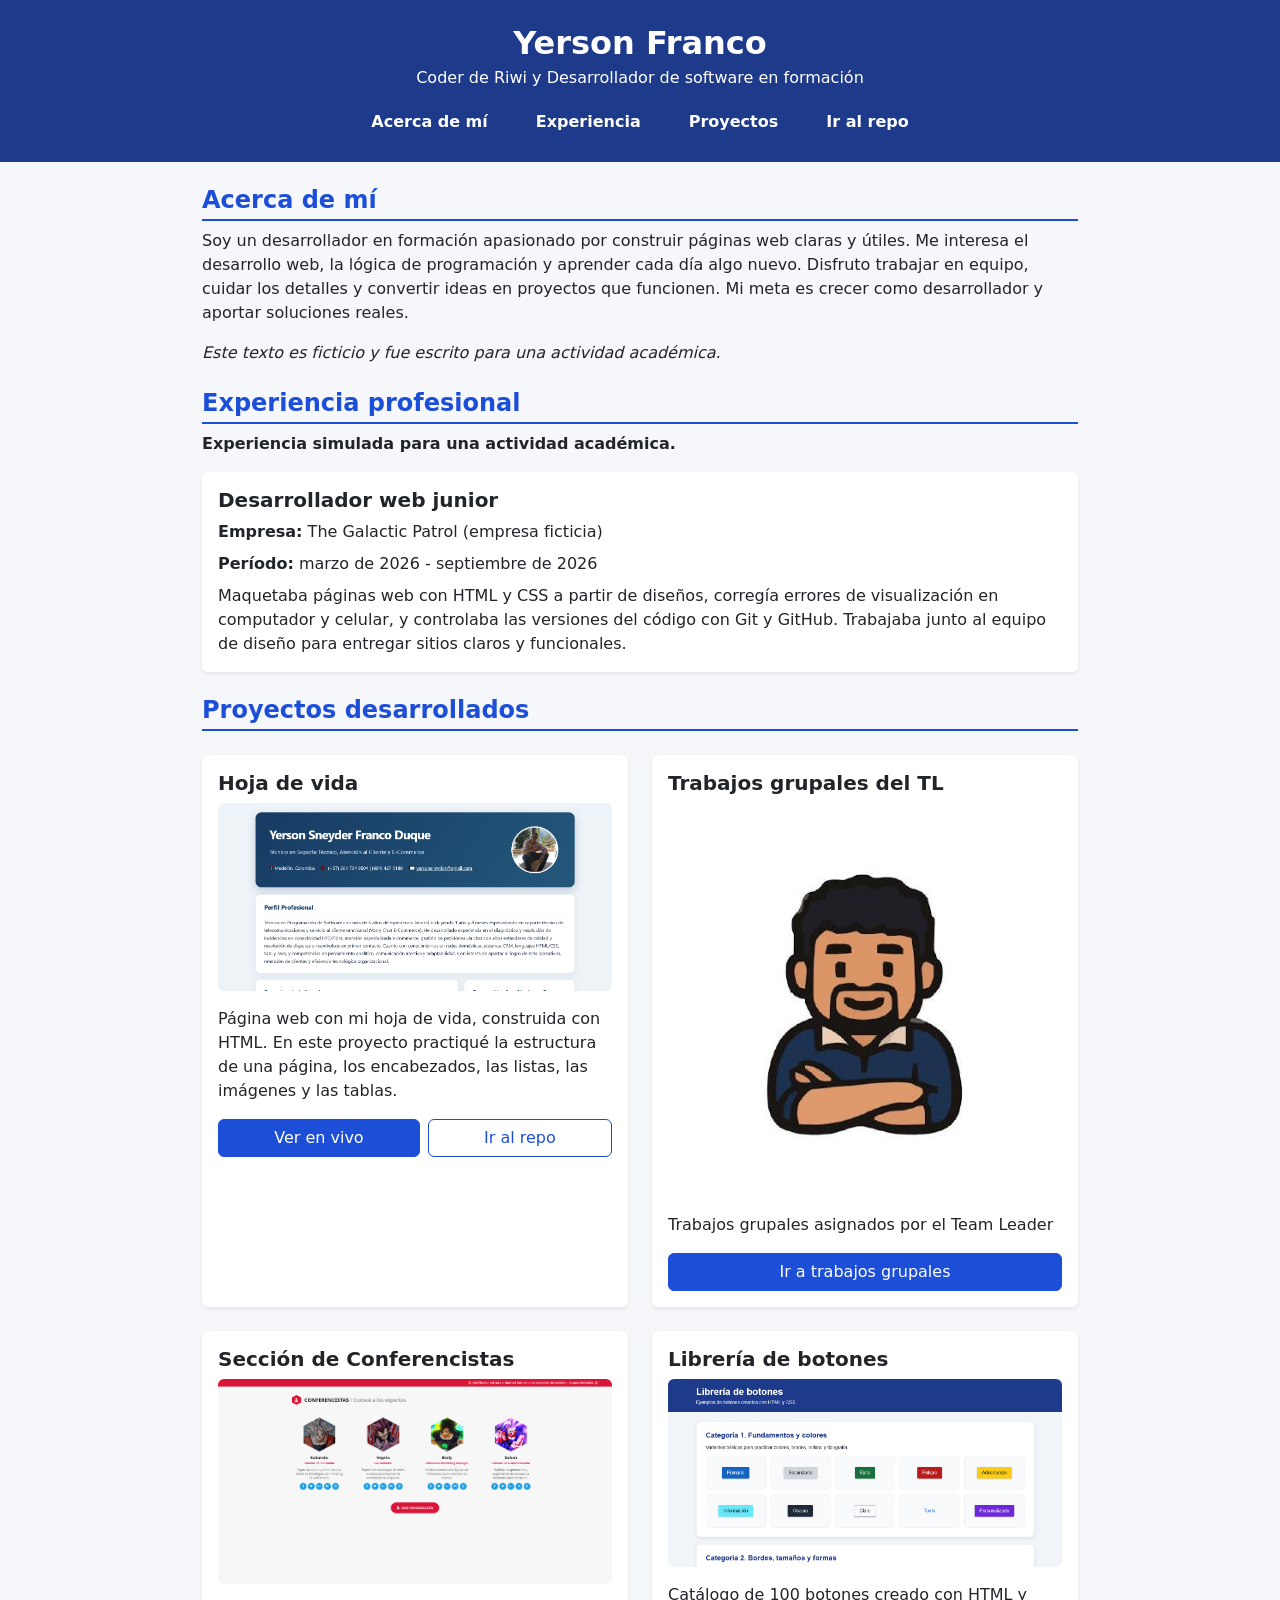
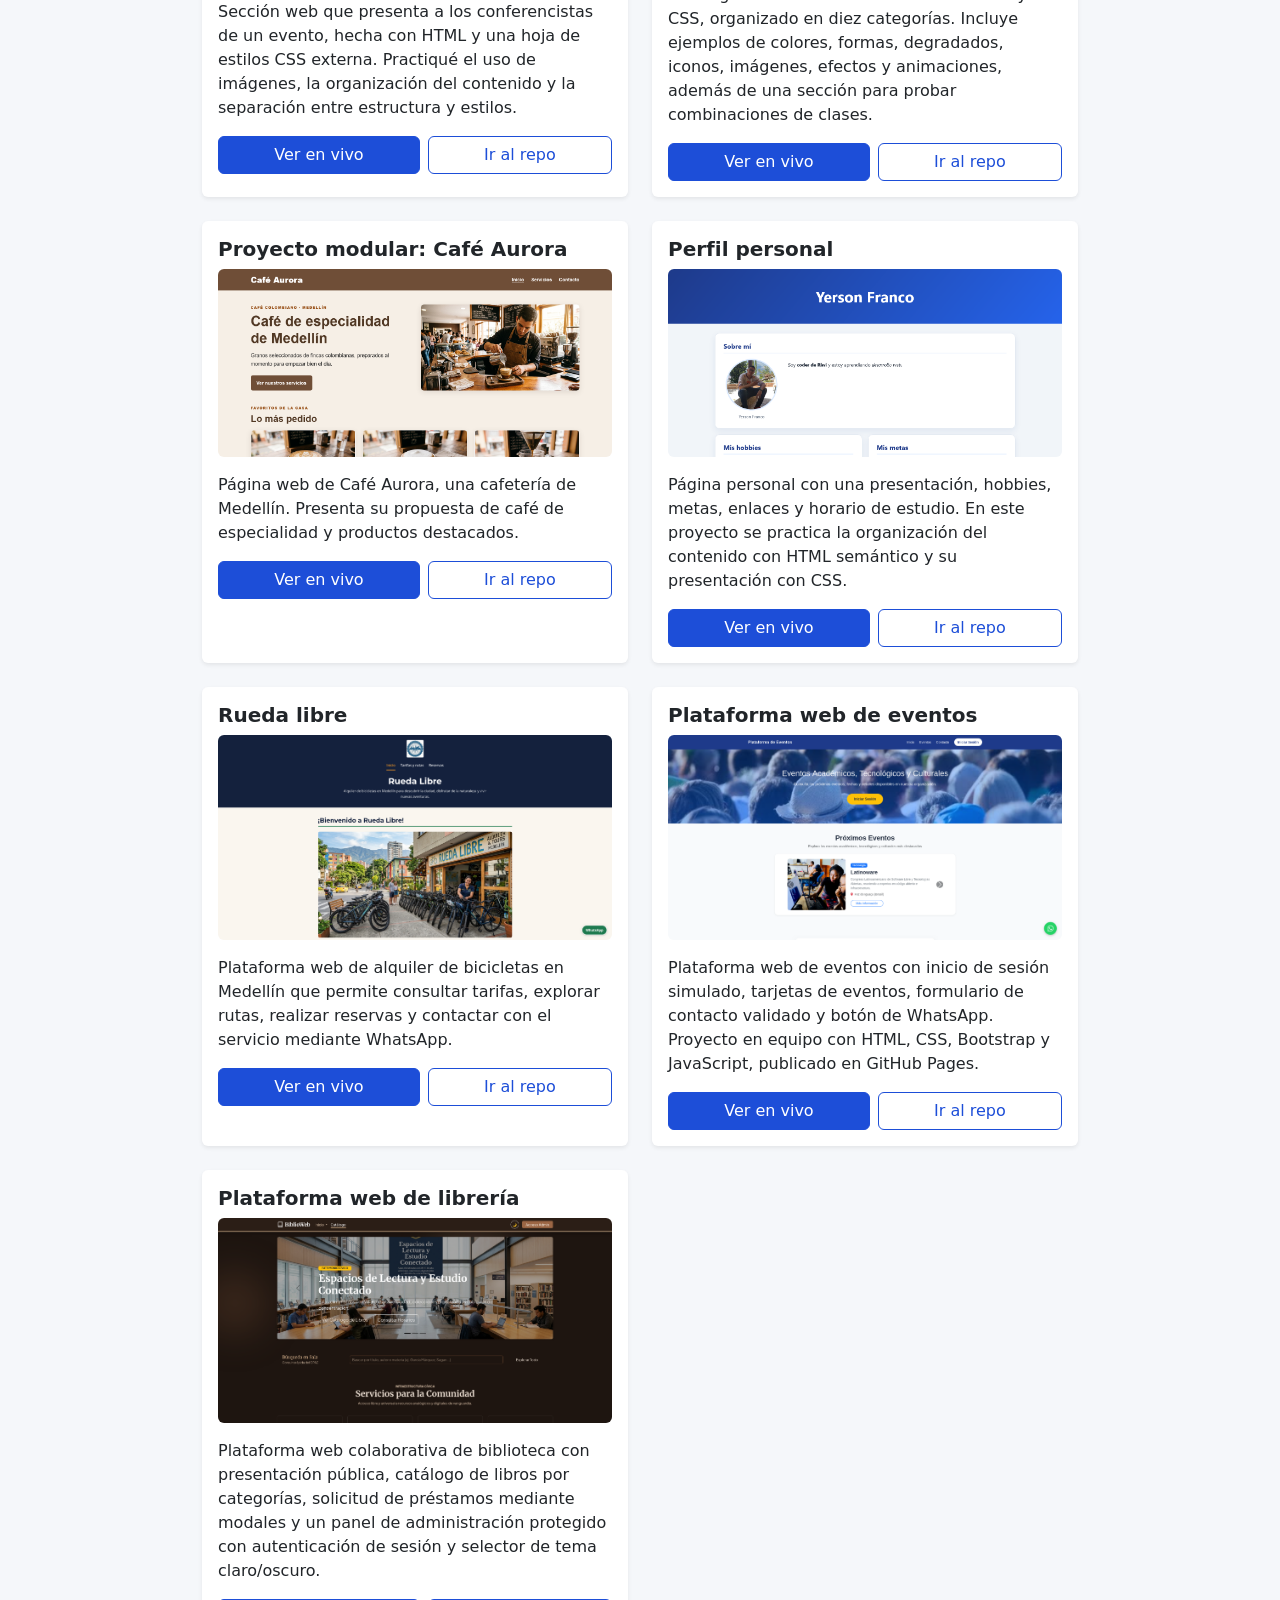
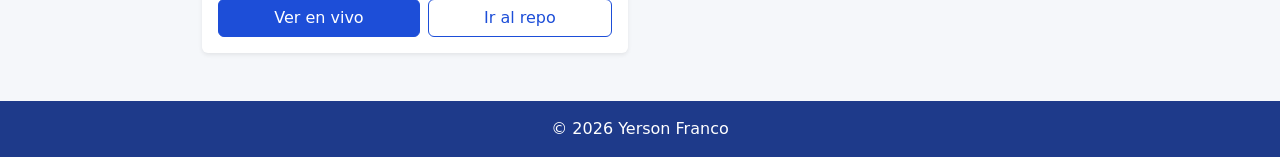
==== commit 9e4e4700: "fix: corección de rutas de las imagenes" ====
--- a/index.html
+++ b/index.html
@@ -81,7 +81,7 @@
           <article class="card h-100 border-0 shadow-sm">
             <div class="card-body p-3">
               <h3 class="h5 fw-bold">Trabajos grupales del TL</h3>
-              <img src="img/59241395.jpeg" class="img-fluid rounded mb-3"
+              <img src="img/tl.jpeg" class="img-fluid rounded mb-3"
                 alt="Captura de pantalla del proyecto Hoja de vida, con mi foto de perfil y mi información personal">
               <p>Trabajos grupales asignados por el Team Leader</p>
               <div class="d-flex flex-wrap gap-2">
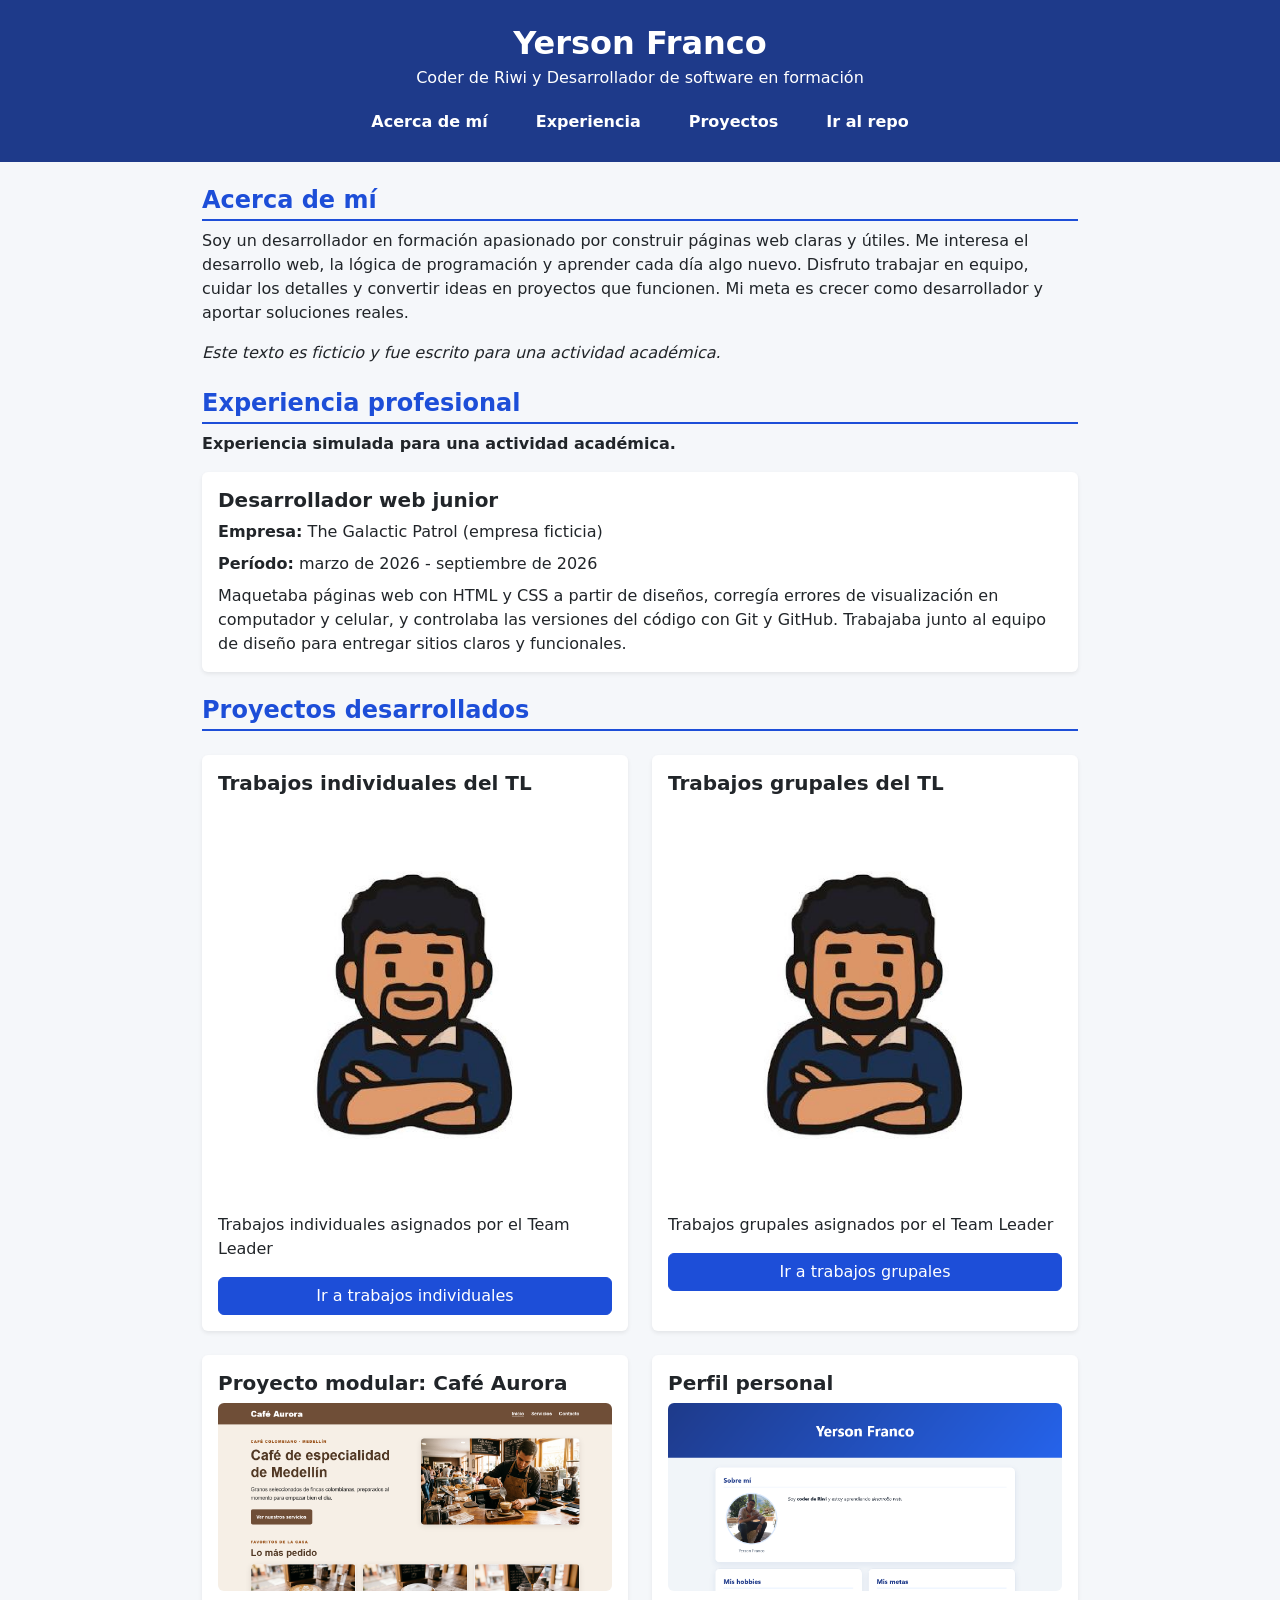
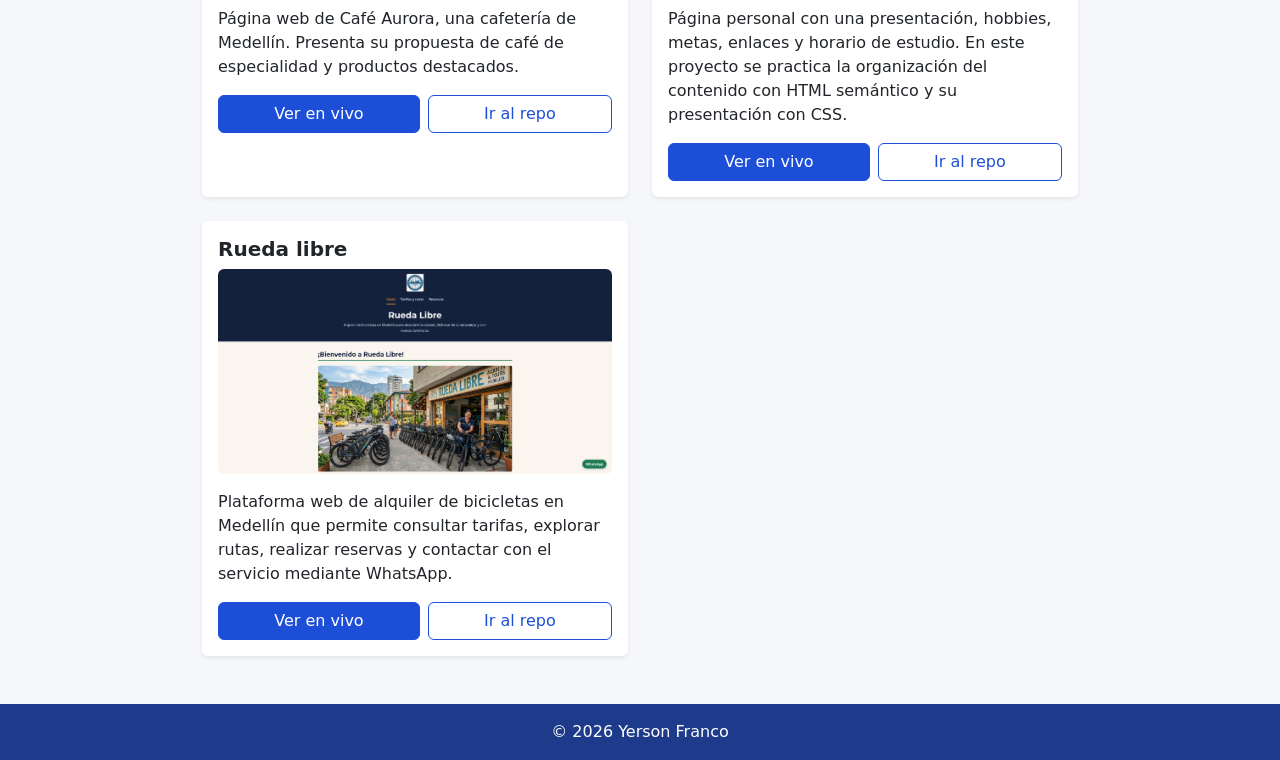
==== commit 43ec7eef: "feat: pagina de trabajos individuales" ====
--- a/index.html
+++ b/index.html
@@ -62,16 +62,13 @@
         <div class="col">
           <article class="card h-100 border-0 shadow-sm">
             <div class="card-body p-3">
-              <h3 class="h5 fw-bold">Hoja de vida</h3>
-              <img src="img/hoja-de-vida.png" class="img-fluid rounded mb-3"
+              <h3 class="h5 fw-bold">Trabajos individuales del TL</h3>
+              <img src="img/tl.jpeg" class="img-fluid rounded mb-3"
                 alt="Captura de pantalla del proyecto Hoja de vida, con mi foto de perfil y mi información personal">
-              <p>Página web con mi hoja de vida, construida con HTML. En este proyecto practiqué la estructura de una
-                página, los encabezados, las listas, las imágenes y las tablas.</p>
+              <p>Trabajos individuales asignados por el Team Leader</p>
               <div class="d-flex flex-wrap gap-2">
-                <a class="btn btn-primary flex-fill" href="https://yersonfranco.github.io/Hoja-de-vida/" target="_blank"
-                  rel="noopener noreferrer">Ver en vivo</a>
-                <a class="btn btn-outline-primary flex-fill" href="https://github.com/YersonFranco/Hoja-de-vida"
-                  target="_blank" rel="noopener noreferrer">Ir al repo</a>
+                <a class="btn btn-primary flex-fill" href="pages/individual.html" rel="noopener noreferrer">Ir a
+                  trabajos individuales</a>
               </div>
             </div>
           </article>
@@ -87,44 +84,6 @@
               <div class="d-flex flex-wrap gap-2">
                 <a class="btn btn-primary flex-fill" href="pages/group.html" rel="noopener noreferrer">Ir a trabajos
                   grupales</a>
-              </div>
-            </div>
-          </article>
-        </div>
-
-        <div class="col">
-          <article class="card h-100 border-0 shadow-sm">
-            <div class="card-body p-3">
-              <h3 class="h5 fw-bold">Sección de Conferencistas</h3>
-              <img src="img/conferencia.png" class="img-fluid rounded mb-3"
-                alt="Captura de pantalla de la sección de conferencistas, con las fotos y los datos de cada invitado">
-              <p>Sección web que presenta a los conferencistas de un evento, hecha con HTML y una hoja de estilos CSS
-                externa. Practiqué el uso de imágenes, la organización del contenido y la separación entre estructura
-                y estilos.</p>
-              <div class="d-flex flex-wrap gap-2">
-                <a class="btn btn-primary flex-fill" href="https://yersonfranco.github.io/Eventos/" target="_blank"
-                  rel="noopener noreferrer">Ver en vivo</a>
-                <a class="btn btn-outline-primary flex-fill" href="https://github.com/YersonFranco/Eventos"
-                  target="_blank" rel="noopener noreferrer">Ir al repo</a>
-              </div>
-            </div>
-          </article>
-        </div>
-
-        <div class="col">
-          <article class="card h-100 border-0 shadow-sm">
-            <div class="card-body p-3">
-              <h3 class="h5 fw-bold">Librería de botones</h3>
-              <img src="img/botones.png" class="img-fluid rounded mb-3"
-                alt="Captura de la librería de botones, organizada en categorías con ejemplos de estilos y efectos">
-              <p>Catálogo de 100 botones creado con HTML y CSS, organizado en diez categorías. Incluye ejemplos de
-                colores, formas, degradados, iconos, imágenes, efectos y animaciones, además de una sección para
-                probar combinaciones de clases.</p>
-              <div class="d-flex flex-wrap gap-2">
-                <a class="btn btn-primary flex-fill" href="https://yersonfranco.github.io/libreria-botones/"
-                  target="_blank" rel="noopener noreferrer">Ver en vivo</a>
-                <a class="btn btn-outline-primary flex-fill" href="https://github.com/YersonFranco/libreria-botones"
-                  target="_blank" rel="noopener noreferrer">Ir al repo</a>
               </div>
             </div>
           </article>
@@ -183,46 +142,8 @@
             </div>
           </article>
         </div>
-
-        <div class="col">
-          <article class="card h-100 border-0 shadow-sm">
-            <div class="card-body p-3">
-              <h3 class="h5 fw-bold">Plataforma web de eventos</h3>
-              <img src="img/eventos.png" class="img-fluid rounded mb-3" alt="Captura proyecto de plataforma de eventos">
-              <p>Plataforma web de eventos con inicio de sesión simulado, tarjetas de eventos, formulario de contacto
-                validado y botón de WhatsApp. Proyecto en equipo con HTML, CSS, Bootstrap y JavaScript, publicado en
-                GitHub Pages.</p>
-              <div class="d-flex flex-wrap gap-2">
-                <a class="btn btn-primary flex-fill" href="https://carolinnadev.github.io/trabajo_grupal/index.html"
-                  target="_blank" rel="noopener noreferrer">Ver en vivo</a>
-                <a class="btn btn-outline-primary flex-fill" href="https://github.com/carolinnadev/trabajo_grupal"
-                  target="_blank" rel="noopener noreferrer">Ir al repo</a>
-              </div>
-            </div>
-          </article>
-        </div>
-
-        <div class="col">
-          <article class="card h-100 border-0 shadow-sm">
-            <div class="card-body p-3">
-              <h3 class="h5 fw-bold">Plataforma web de librería</h3>
-              <img src="img/libreria.png" class="img-fluid rounded mb-3" alt="Captura proyecto librería">
-              <p>Plataforma web colaborativa de biblioteca con presentación pública, catálogo de libros por
-                categorías, solicitud de préstamos mediante modales y un panel de administración protegido con
-                autenticación de sesión y selector de tema claro/oscuro.</p>
-              <div class="d-flex flex-wrap gap-2">
-                <a class="btn btn-primary flex-fill" href="https://c8-orion.github.io/libreria_bootstrap/"
-                  target="_blank" rel="noopener noreferrer">Ver en vivo</a>
-                <a class="btn btn-outline-primary flex-fill" href="https://github.com/C8-Orion/libreria_bootstrap"
-                  target="_blank" rel="noopener noreferrer">Ir al repo</a>
-              </div>
-            </div>
-          </article>
-        </div>
-
       </div>
     </section>
-
   </main>
 
   <footer class="bg-oscuro text-white text-center py-3">
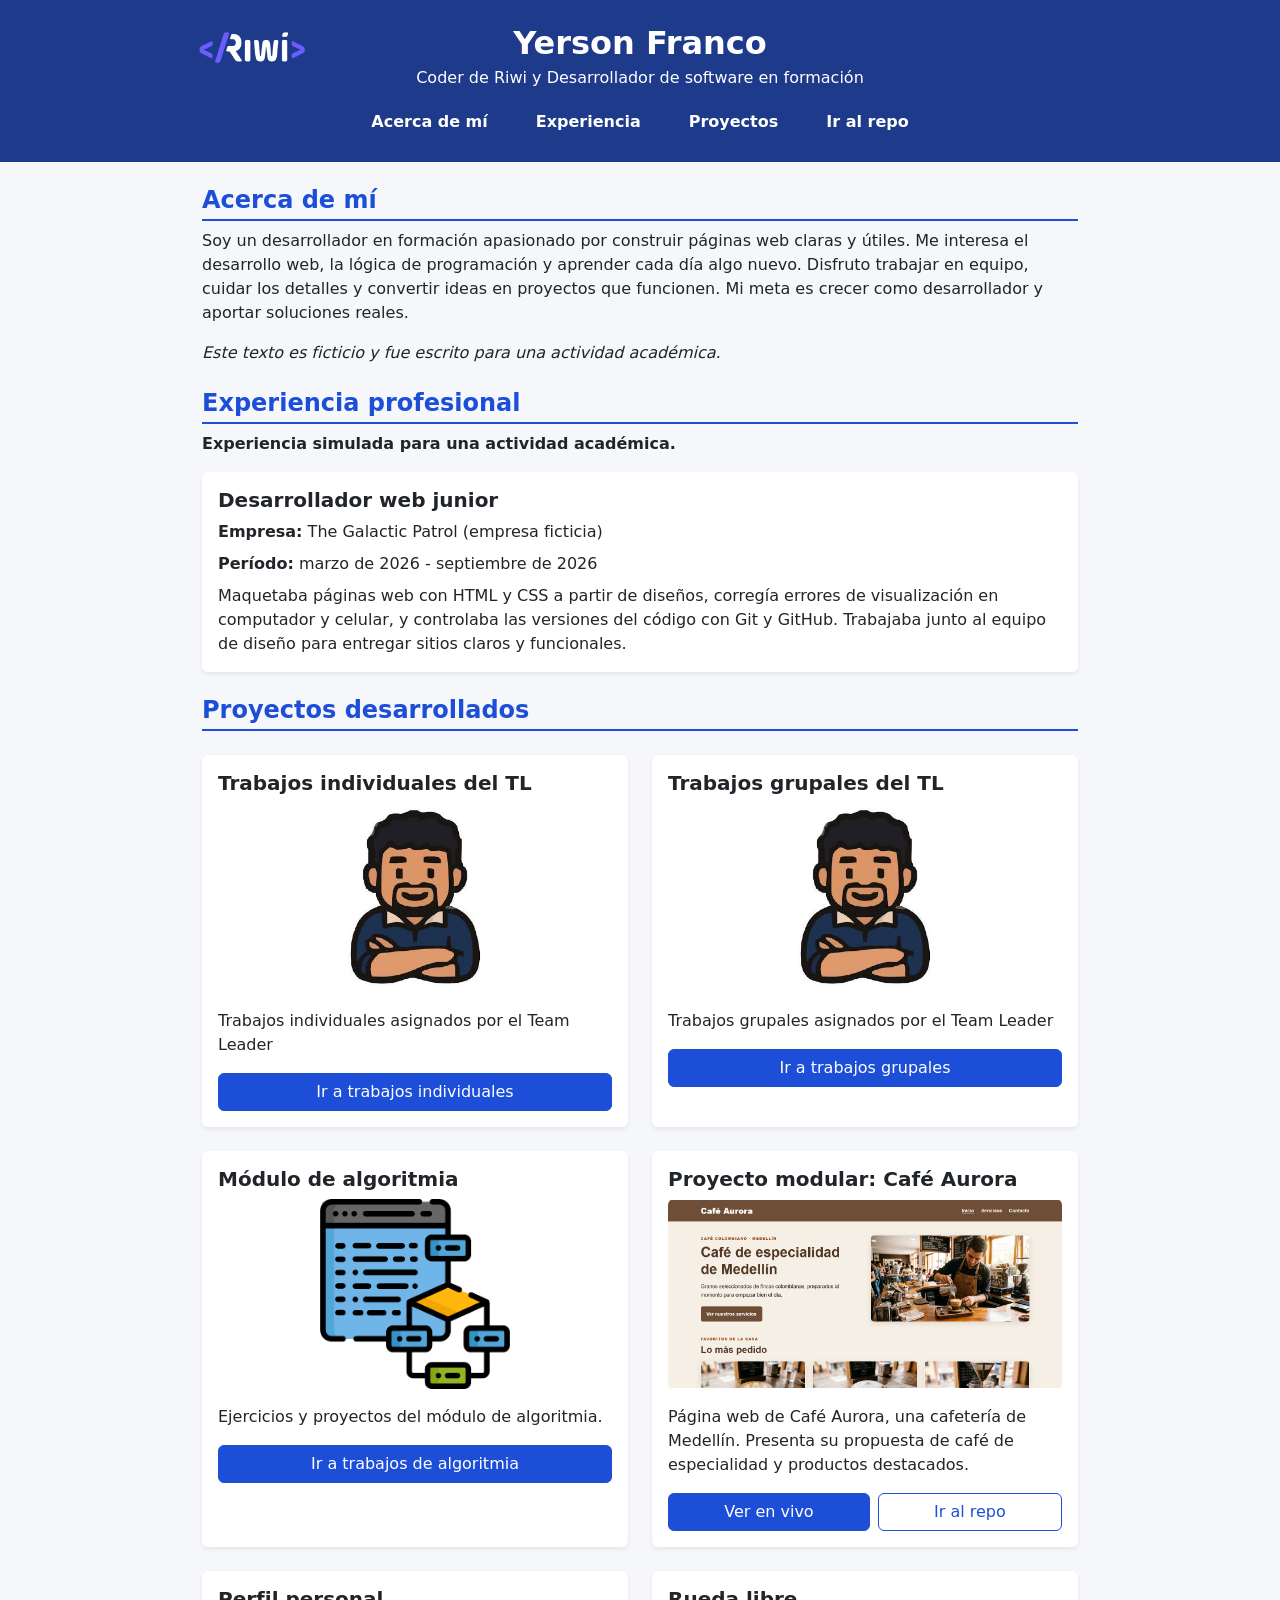
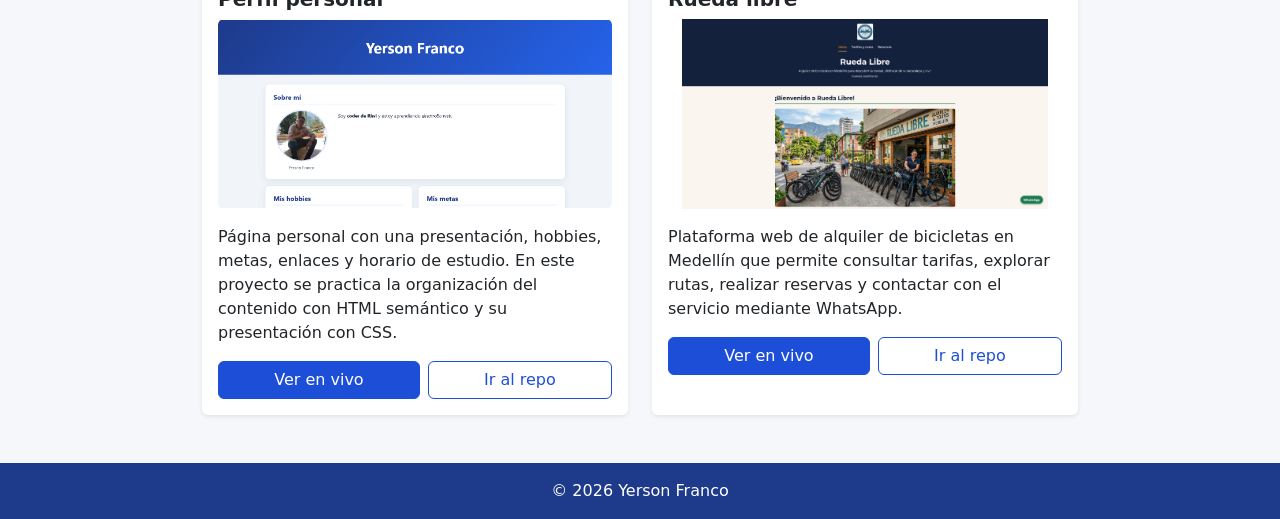
==== commit fb2482d4: "feat: modulo de algoritmia" ====
--- a/index.html
+++ b/index.html
@@ -14,9 +14,14 @@
 
 <body style="background-color: #f5f7fa;">
 
-  <header class="bg-oscuro text-white text-center py-4 px-3">
-    <h1 class="h2 fw-bold mb-1">Yerson Franco</h1>
-    <p class="mb-3">Coder de Riwi y Desarrollador de software en formación</p>
+  <header class="bg-oscuro text-white text-center py-4 px-3 site-header">
+    <div class="site-header-brand">
+      <img class="riwi-logo" src="img/riwi.png" alt="Logo de Riwi">
+      <div>
+        <h1 class="h2 fw-bold mb-1">Yerson Franco</h1>
+        <p class="mb-3">Coder de Riwi y Desarrollador de software en formación</p>
+      </div>
+    </div>
     <nav class="nav justify-content-center gap-3">
       <a class="nav-link text-white fw-bold py-1" href="#acerca">Acerca de mí</a>
       <a class="nav-link text-white fw-bold py-1" href="#experiencia">Experiencia</a>
@@ -63,8 +68,7 @@
           <article class="card h-100 border-0 shadow-sm">
             <div class="card-body p-3">
               <h3 class="h5 fw-bold">Trabajos individuales del TL</h3>
-              <img src="img/tl.jpeg" class="img-fluid rounded mb-3"
-                alt="Captura de pantalla del proyecto Hoja de vida, con mi foto de perfil y mi información personal">
+              <img src="img/tl.png" class="img-fluid rounded mb-3 portfolio-thumbnail" alt="Logo del Team Leader">
               <p>Trabajos individuales asignados por el Team Leader</p>
               <div class="d-flex flex-wrap gap-2">
                 <a class="btn btn-primary flex-fill" href="pages/individual.html" rel="noopener noreferrer">Ir a
@@ -78,8 +82,7 @@
           <article class="card h-100 border-0 shadow-sm">
             <div class="card-body p-3">
               <h3 class="h5 fw-bold">Trabajos grupales del TL</h3>
-              <img src="img/tl.jpeg" class="img-fluid rounded mb-3"
-                alt="Captura de pantalla del proyecto Hoja de vida, con mi foto de perfil y mi información personal">
+              <img src="img/tl.png" class="img-fluid rounded mb-3 portfolio-thumbnail" alt="Logo del Team Leader">
               <p>Trabajos grupales asignados por el Team Leader</p>
               <div class="d-flex flex-wrap gap-2">
                 <a class="btn btn-primary flex-fill" href="pages/group.html" rel="noopener noreferrer">Ir a trabajos
@@ -92,8 +95,23 @@
         <div class="col">
           <article class="card h-100 border-0 shadow-sm">
             <div class="card-body p-3">
+              <h3 class="h5 fw-bold">Módulo de algoritmia</h3>
+              <img src="img/alg.png" class="img-fluid rounded mb-3 portfolio-thumbnail"
+                alt="Logo del módulo de algoritmia">
+              <p>Ejercicios y proyectos del módulo de algoritmia.</p>
+              <div class="d-flex flex-wrap gap-2">
+                <a class="btn btn-primary flex-fill" href="https://yersonfranco.github.io/algoritmia/">Ir a trabajos de
+                  algoritmia</a>
+              </div>
+            </div>
+          </article>
+        </div>
+
+        <div class="col">
+          <article class="card h-100 border-0 shadow-sm">
+            <div class="card-body p-3">
               <h3 class="h5 fw-bold">Proyecto modular: Café Aurora</h3>
-              <img src="img/proyecto-modular.png" class="img-fluid rounded mb-3"
+              <img src="img/proyecto-modular.png" class="img-fluid rounded mb-3 portfolio-thumbnail"
                 alt="Captura de Café Aurora, una página de café de especialidad con productos destacados">
               <p>Página web de Café Aurora, una cafetería de Medellín. Presenta su propuesta de café de especialidad
                 y productos destacados.</p>
@@ -111,7 +129,7 @@
           <article class="card h-100 border-0 shadow-sm">
             <div class="card-body p-3">
               <h3 class="h5 fw-bold">Perfil personal</h3>
-              <img src="img/perfil-personal.png" class="img-fluid rounded mb-3"
+              <img src="img/perfil-personal.png" class="img-fluid rounded mb-3 portfolio-thumbnail"
                 alt="Captura del perfil personal de Yerson Franco, con sus hobbies, metas y horario de estudio">
               <p>Página personal con una presentación, hobbies, metas, enlaces y horario de estudio. En este
                 proyecto se practica la organización del contenido con HTML semántico y su presentación con CSS.</p>
@@ -129,7 +147,7 @@
           <article class="card h-100 border-0 shadow-sm">
             <div class="card-body p-3">
               <h3 class="h5 fw-bold">Rueda libre</h3>
-              <img src="img/rueda-libre.png" class="img-fluid rounded mb-3"
+              <img src="img/rueda-libre.png" class="img-fluid rounded mb-3 portfolio-thumbnail"
                 alt="Captura proyecto rueda libre, una página de alquiler de bicicletas en Medellín">
               <p>Plataforma web de alquiler de bicicletas en Medellín que permite consultar tarifas, explorar rutas,
                 realizar reservas y contactar con el servicio mediante WhatsApp.</p>
@@ -152,4 +170,4 @@
 
 </body>
 
-</html>+</html>
--- a/css/style.css
+++ b/css/style.css
@@ -5,6 +5,41 @@
 
 .bg-oscuro {
   background-color: #1e3a8a;
+}
+
+.site-header-brand {
+  position: relative;
+  max-width: 900px;
+  margin: 0 auto;
+}
+
+.riwi-logo {
+  position: absolute;
+  top: 50%;
+  left: 0;
+  width: 124px;
+  height: 62px;
+  object-fit: contain;
+  transform: translateY(-65%);
+}
+
+.riwi-logo-subpage {
+  display: block;
+  width: 108px;
+  height: 54px;
+  margin: 0 auto 8px;
+  object-fit: contain;
+}
+
+@media (max-width: 576px) {
+  .riwi-logo {
+    position: static;
+    display: block;
+    width: 112px;
+    height: 56px;
+    margin: 0 auto 12px;
+    transform: none;
+  }
 }
 
 .btn-primary {
@@ -23,6 +58,21 @@
   --bs-btn-hover-border-color: #1e3a8a;
   --bs-btn-active-bg: #1e3a8a;
   --bs-btn-active-border-color: #1e3a8a;
+}
+
+.portfolio-thumbnail {
+  display: block;
+  width: 100%;
+  height: 190px;
+  object-fit: contain;
+  object-position: center;
+  margin-inline: auto;
+}
+
+@media (max-width: 576px) {
+  .portfolio-thumbnail {
+    height: 170px;
+  }
 }
 
 html {
@@ -44,4 +94,4 @@
 footer {
   margin-top: auto;
   /* Empuja el footer siempre al fondo */
-}+}
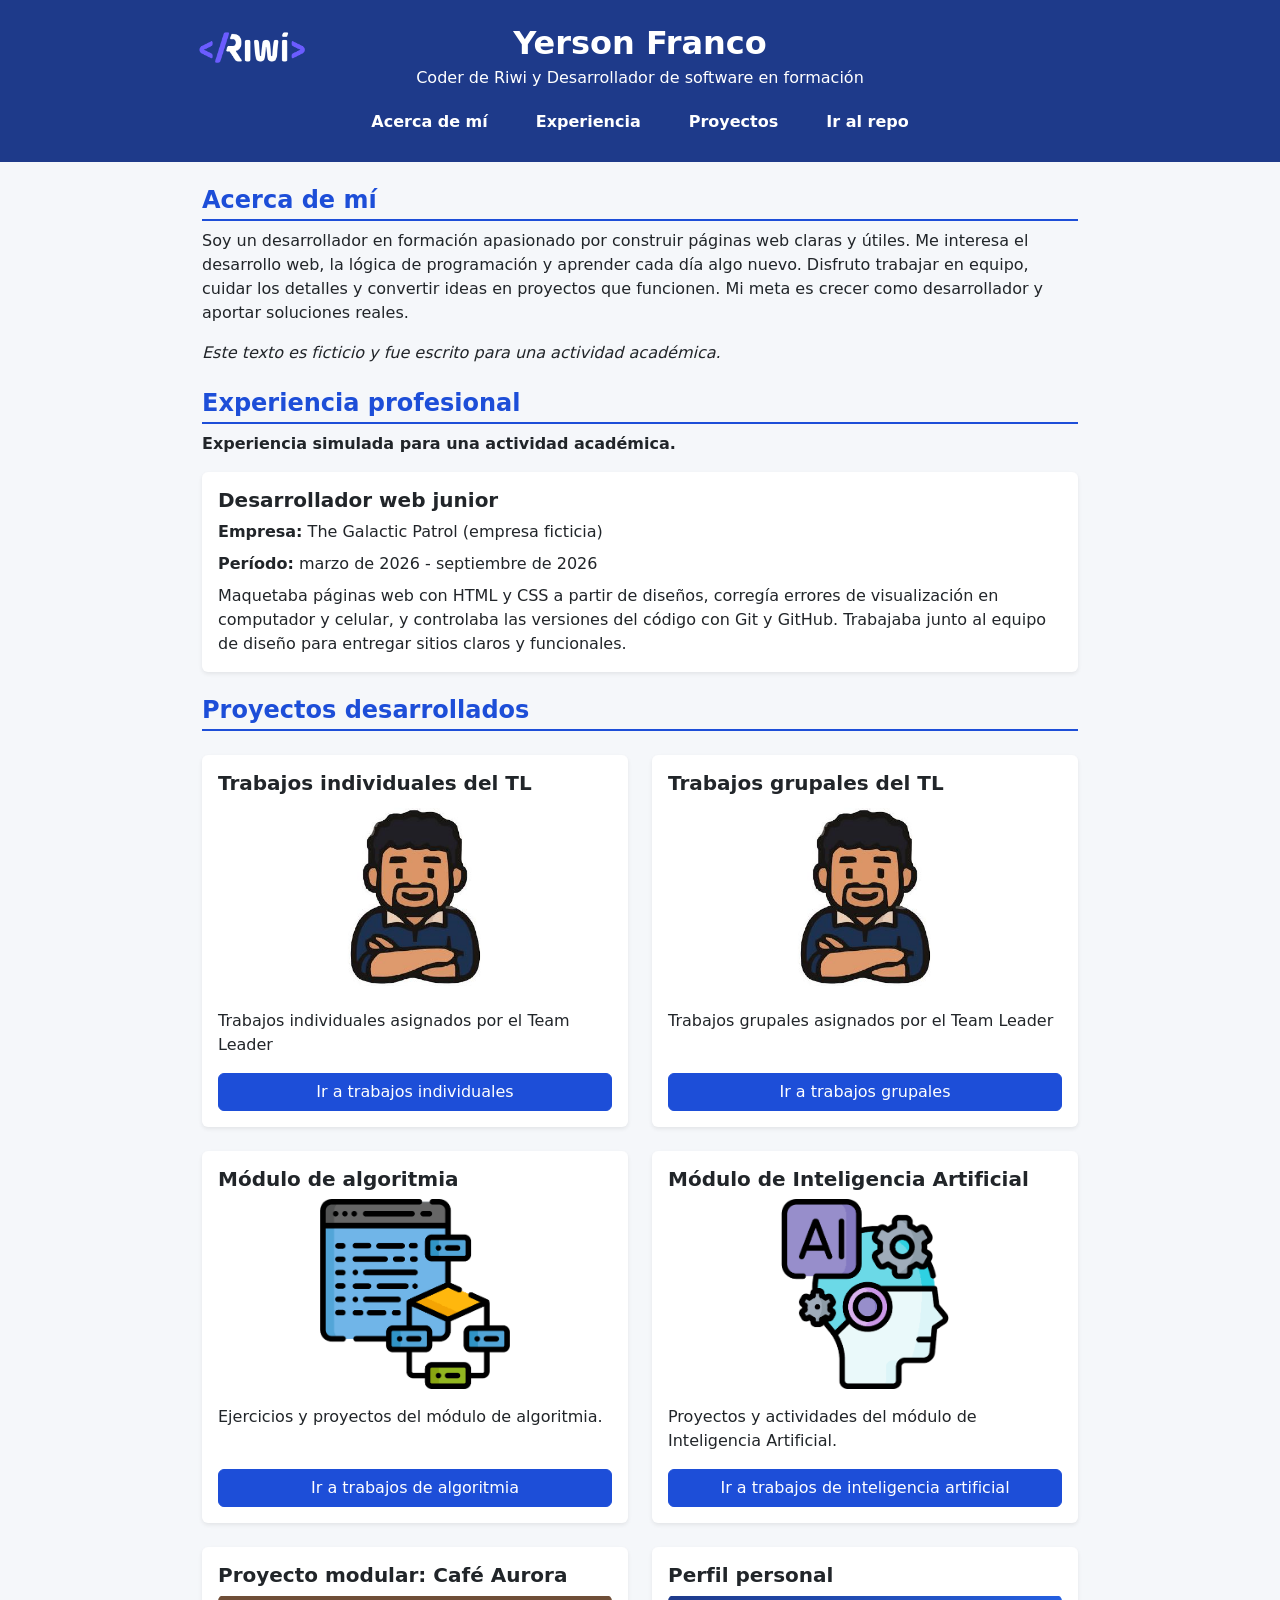
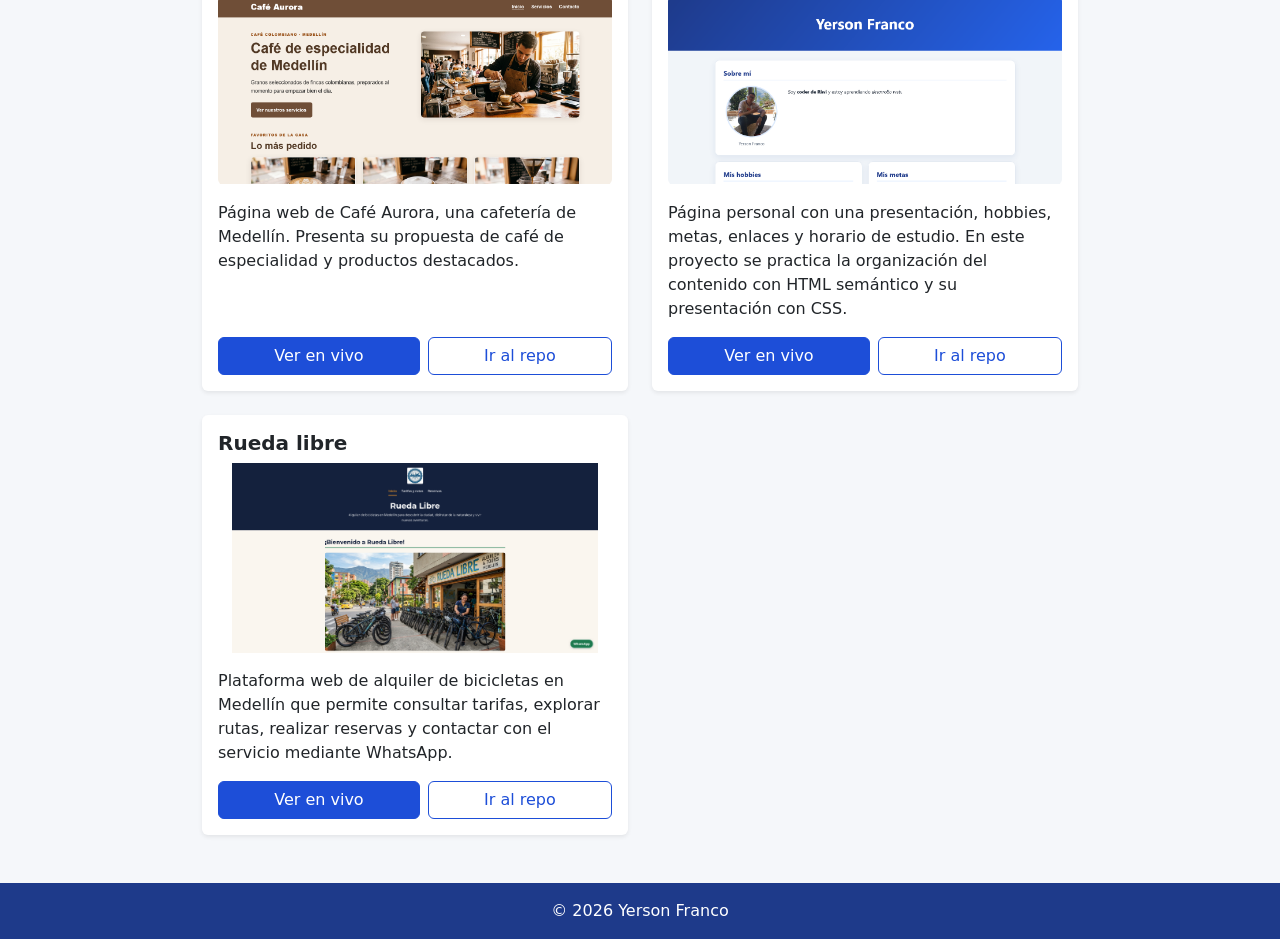
==== commit dc48f829: "feat: mejora tarjetas del portafolio y agrega módulo de IA" ====
--- a/index.html
+++ b/index.html
@@ -66,11 +66,11 @@
 
         <div class="col">
           <article class="card h-100 border-0 shadow-sm">
-            <div class="card-body p-3">
+            <div class="card-body p-3 d-flex flex-column">
               <h3 class="h5 fw-bold">Trabajos individuales del TL</h3>
               <img src="img/tl.png" class="img-fluid rounded mb-3 portfolio-thumbnail" alt="Logo del Team Leader">
               <p>Trabajos individuales asignados por el Team Leader</p>
-              <div class="d-flex flex-wrap gap-2">
+              <div class="d-flex flex-wrap gap-2 mt-auto">
                 <a class="btn btn-primary flex-fill" href="pages/individual.html" rel="noopener noreferrer">Ir a
                   trabajos individuales</a>
               </div>
@@ -80,11 +80,11 @@
 
         <div class="col">
           <article class="card h-100 border-0 shadow-sm">
-            <div class="card-body p-3">
+            <div class="card-body p-3 d-flex flex-column">
               <h3 class="h5 fw-bold">Trabajos grupales del TL</h3>
               <img src="img/tl.png" class="img-fluid rounded mb-3 portfolio-thumbnail" alt="Logo del Team Leader">
               <p>Trabajos grupales asignados por el Team Leader</p>
-              <div class="d-flex flex-wrap gap-2">
+              <div class="d-flex flex-wrap gap-2 mt-auto">
                 <a class="btn btn-primary flex-fill" href="pages/group.html" rel="noopener noreferrer">Ir a trabajos
                   grupales</a>
               </div>
@@ -94,12 +94,12 @@
 
         <div class="col">
           <article class="card h-100 border-0 shadow-sm">
-            <div class="card-body p-3">
+            <div class="card-body p-3 d-flex flex-column">
               <h3 class="h5 fw-bold">Módulo de algoritmia</h3>
               <img src="img/alg.png" class="img-fluid rounded mb-3 portfolio-thumbnail"
                 alt="Logo del módulo de algoritmia">
               <p>Ejercicios y proyectos del módulo de algoritmia.</p>
-              <div class="d-flex flex-wrap gap-2">
+              <div class="d-flex flex-wrap gap-2 mt-auto">
                 <a class="btn btn-primary flex-fill" href="https://yersonfranco.github.io/algoritmia/">Ir a trabajos de
                   algoritmia</a>
               </div>
@@ -109,13 +109,29 @@
 
         <div class="col">
           <article class="card h-100 border-0 shadow-sm">
-            <div class="card-body p-3">
+            <div class="card-body p-3 d-flex flex-column">
+              <h3 class="h5 fw-bold">Módulo de Inteligencia Artificial</h3>
+              <img src="img/ia.png" class="img-fluid rounded mb-3 portfolio-thumbnail"
+                alt="Icono del módulo de Inteligencia Artificial">
+              <p>Proyectos y actividades del módulo de Inteligencia Artificial.</p>
+              <div class="d-flex flex-wrap gap-2 mt-auto">
+                <a class="btn btn-primary flex-fill"
+                  href="https://yersonfranco.github.io/inteligencia_artificial/index.html" target="_blank"
+                  rel="noopener noreferrer">Ir a trabajos de inteligencia artificial</a>
+              </div>
+            </div>
+          </article>
+        </div>
+
+        <div class="col">
+          <article class="card h-100 border-0 shadow-sm">
+            <div class="card-body p-3 d-flex flex-column">
               <h3 class="h5 fw-bold">Proyecto modular: Café Aurora</h3>
               <img src="img/proyecto-modular.png" class="img-fluid rounded mb-3 portfolio-thumbnail"
                 alt="Captura de Café Aurora, una página de café de especialidad con productos destacados">
               <p>Página web de Café Aurora, una cafetería de Medellín. Presenta su propuesta de café de especialidad
                 y productos destacados.</p>
-              <div class="d-flex flex-wrap gap-2">
+              <div class="d-flex flex-wrap gap-2 mt-auto">
                 <a class="btn btn-primary flex-fill" href="https://yersonfranco.github.io/proyecto-modular/"
                   target="_blank" rel="noopener noreferrer">Ver en vivo</a>
                 <a class="btn btn-outline-primary flex-fill" href="https://github.com/YersonFranco/proyecto-modular"
@@ -127,13 +143,13 @@
 
         <div class="col">
           <article class="card h-100 border-0 shadow-sm">
-            <div class="card-body p-3">
+            <div class="card-body p-3 d-flex flex-column">
               <h3 class="h5 fw-bold">Perfil personal</h3>
               <img src="img/perfil-personal.png" class="img-fluid rounded mb-3 portfolio-thumbnail"
                 alt="Captura del perfil personal de Yerson Franco, con sus hobbies, metas y horario de estudio">
               <p>Página personal con una presentación, hobbies, metas, enlaces y horario de estudio. En este
                 proyecto se practica la organización del contenido con HTML semántico y su presentación con CSS.</p>
-              <div class="d-flex flex-wrap gap-2">
+              <div class="d-flex flex-wrap gap-2 mt-auto">
                 <a class="btn btn-primary flex-fill" href="https://yersonfranco.github.io/perfil-personal/"
                   target="_blank" rel="noopener noreferrer">Ver en vivo</a>
                 <a class="btn btn-outline-primary flex-fill" href="https://github.com/YersonFranco/perfil-personal"
@@ -145,13 +161,13 @@
 
         <div class="col">
           <article class="card h-100 border-0 shadow-sm">
-            <div class="card-body p-3">
+            <div class="card-body p-3 d-flex flex-column">
               <h3 class="h5 fw-bold">Rueda libre</h3>
               <img src="img/rueda-libre.png" class="img-fluid rounded mb-3 portfolio-thumbnail"
                 alt="Captura proyecto rueda libre, una página de alquiler de bicicletas en Medellín">
               <p>Plataforma web de alquiler de bicicletas en Medellín que permite consultar tarifas, explorar rutas,
                 realizar reservas y contactar con el servicio mediante WhatsApp.</p>
-              <div class="d-flex flex-wrap gap-2">
+              <div class="d-flex flex-wrap gap-2 mt-auto">
                 <a class="btn btn-primary flex-fill" href="https://yersonfranco.github.io/rueda-libre/" target="_blank"
                   rel="noopener noreferrer">Ver en vivo</a>
                 <a class="btn btn-outline-primary flex-fill" href="https://github.com/YersonFranco/rueda-libre"
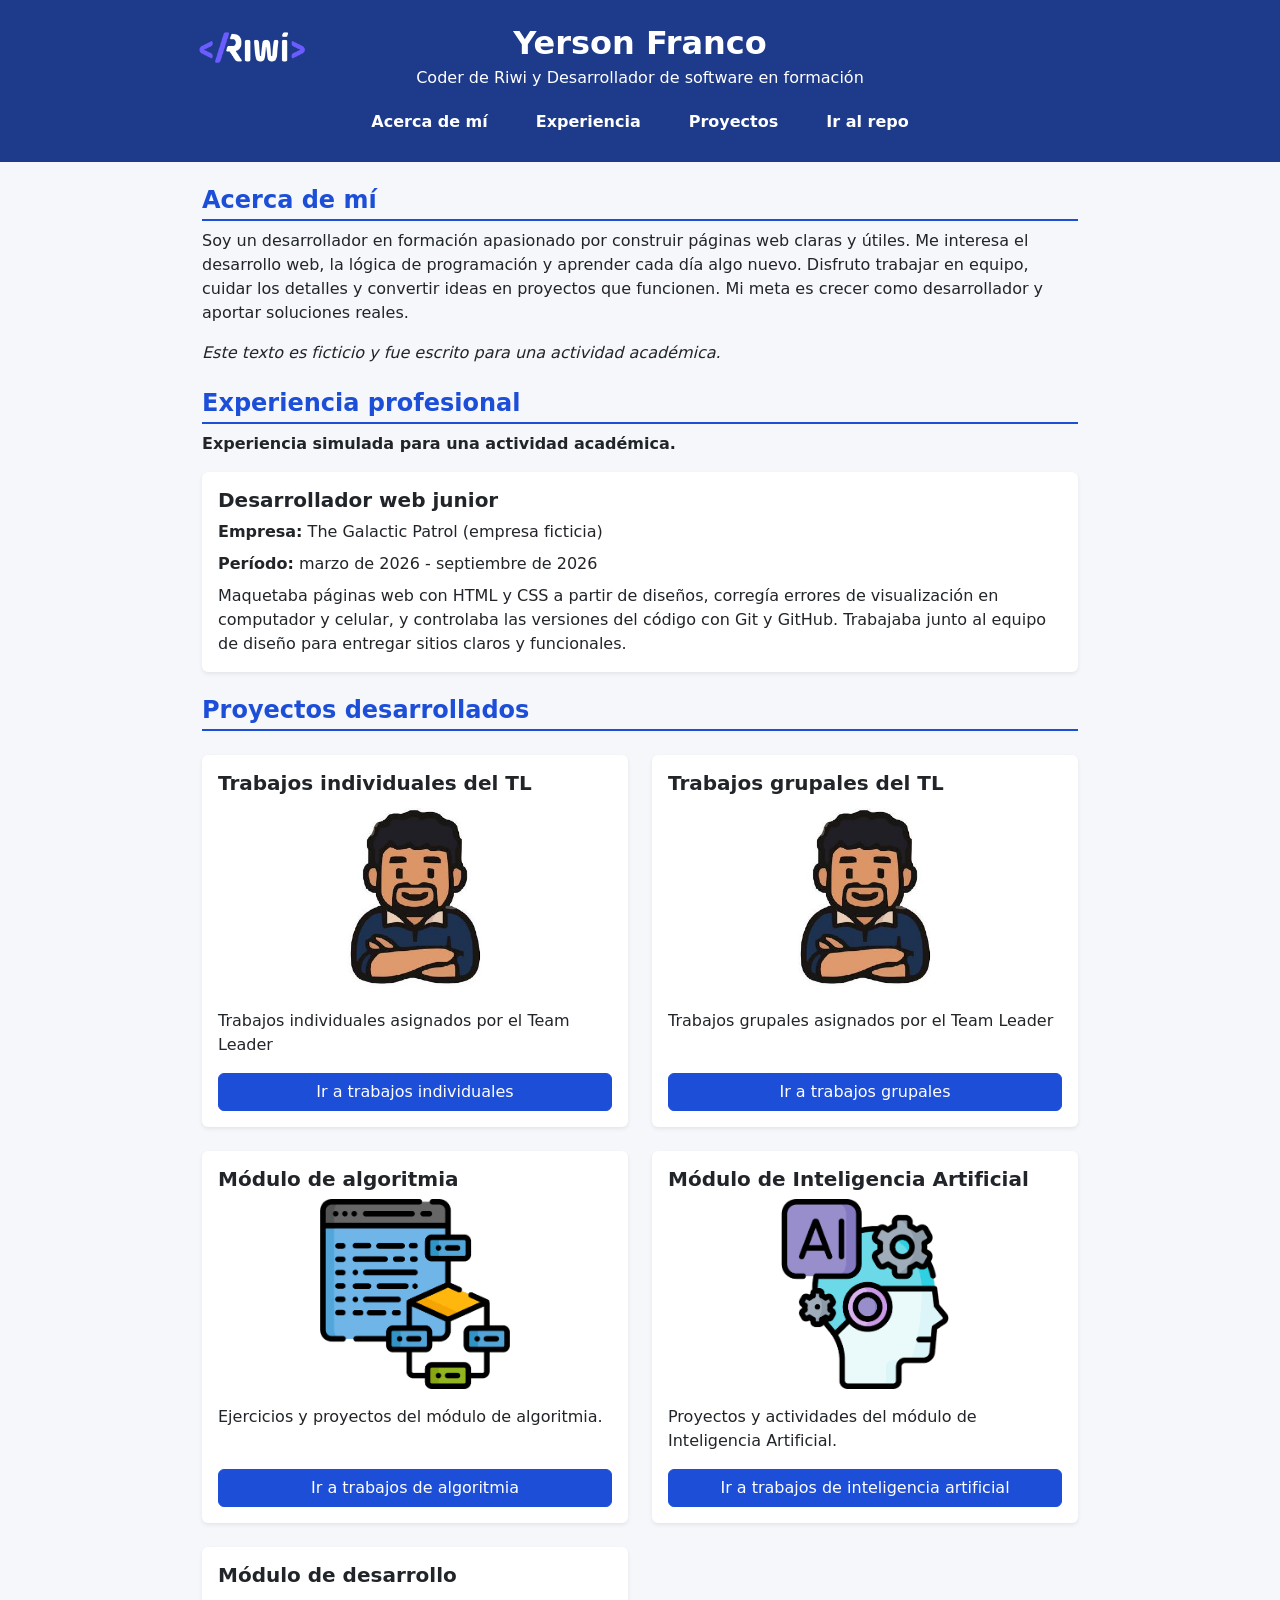
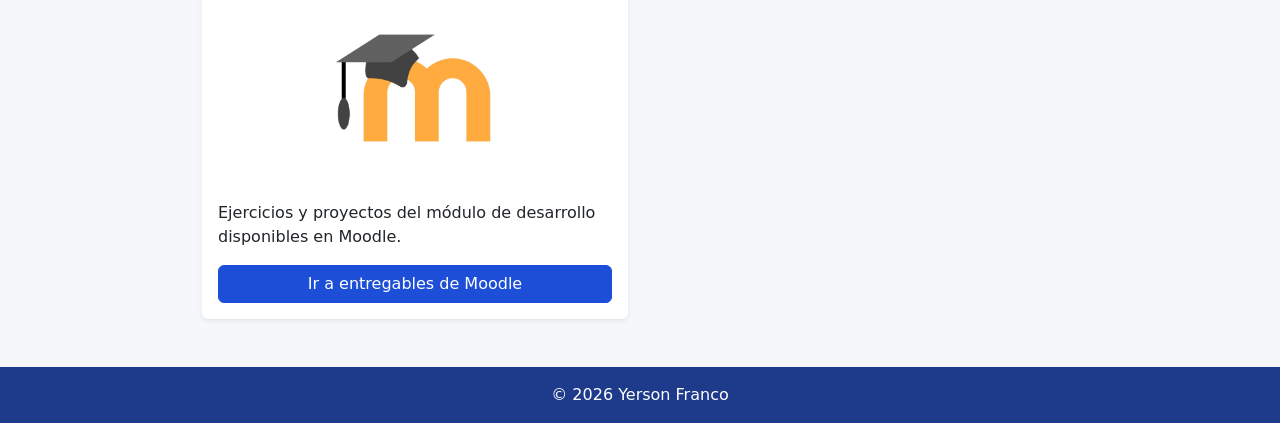
==== commit 81d8628c: "feat: se agrega el modulo de desarrollo" ====
--- a/index.html
+++ b/index.html
@@ -116,8 +116,7 @@
               <p>Proyectos y actividades del módulo de Inteligencia Artificial.</p>
               <div class="d-flex flex-wrap gap-2 mt-auto">
                 <a class="btn btn-primary flex-fill"
-                  href="https://yersonfranco.github.io/inteligencia_artificial/index.html" target="_blank"
-                  rel="noopener noreferrer">Ir a trabajos de inteligencia artificial</a>
+                  href="https://yersonfranco.github.io/inteligencia_artificial/index.html">Ir a trabajos de inteligencia artificial</a>
               </div>
             </div>
           </article>
@@ -126,52 +125,12 @@
         <div class="col">
           <article class="card h-100 border-0 shadow-sm">
             <div class="card-body p-3 d-flex flex-column">
-              <h3 class="h5 fw-bold">Proyecto modular: Café Aurora</h3>
-              <img src="img/proyecto-modular.png" class="img-fluid rounded mb-3 portfolio-thumbnail"
-                alt="Captura de Café Aurora, una página de café de especialidad con productos destacados">
-              <p>Página web de Café Aurora, una cafetería de Medellín. Presenta su propuesta de café de especialidad
-                y productos destacados.</p>
+              <h3 class="h5 fw-bold">Módulo de desarrollo</h3>
+              <img src="img/moodle.png" class="img-fluid rounded mb-3 portfolio-thumbnail"
+                alt="Icono de Moodle para el módulo de desarrollo">
+              <p>Ejercicios y proyectos del módulo de desarrollo disponibles en Moodle.</p>
               <div class="d-flex flex-wrap gap-2 mt-auto">
-                <a class="btn btn-primary flex-fill" href="https://yersonfranco.github.io/proyecto-modular/"
-                  target="_blank" rel="noopener noreferrer">Ver en vivo</a>
-                <a class="btn btn-outline-primary flex-fill" href="https://github.com/YersonFranco/proyecto-modular"
-                  target="_blank" rel="noopener noreferrer">Ir al repo</a>
-              </div>
-            </div>
-          </article>
-        </div>
-
-        <div class="col">
-          <article class="card h-100 border-0 shadow-sm">
-            <div class="card-body p-3 d-flex flex-column">
-              <h3 class="h5 fw-bold">Perfil personal</h3>
-              <img src="img/perfil-personal.png" class="img-fluid rounded mb-3 portfolio-thumbnail"
-                alt="Captura del perfil personal de Yerson Franco, con sus hobbies, metas y horario de estudio">
-              <p>Página personal con una presentación, hobbies, metas, enlaces y horario de estudio. En este
-                proyecto se practica la organización del contenido con HTML semántico y su presentación con CSS.</p>
-              <div class="d-flex flex-wrap gap-2 mt-auto">
-                <a class="btn btn-primary flex-fill" href="https://yersonfranco.github.io/perfil-personal/"
-                  target="_blank" rel="noopener noreferrer">Ver en vivo</a>
-                <a class="btn btn-outline-primary flex-fill" href="https://github.com/YersonFranco/perfil-personal"
-                  target="_blank" rel="noopener noreferrer">Ir al repo</a>
-              </div>
-            </div>
-          </article>
-        </div>
-
-        <div class="col">
-          <article class="card h-100 border-0 shadow-sm">
-            <div class="card-body p-3 d-flex flex-column">
-              <h3 class="h5 fw-bold">Rueda libre</h3>
-              <img src="img/rueda-libre.png" class="img-fluid rounded mb-3 portfolio-thumbnail"
-                alt="Captura proyecto rueda libre, una página de alquiler de bicicletas en Medellín">
-              <p>Plataforma web de alquiler de bicicletas en Medellín que permite consultar tarifas, explorar rutas,
-                realizar reservas y contactar con el servicio mediante WhatsApp.</p>
-              <div class="d-flex flex-wrap gap-2 mt-auto">
-                <a class="btn btn-primary flex-fill" href="https://yersonfranco.github.io/rueda-libre/" target="_blank"
-                  rel="noopener noreferrer">Ver en vivo</a>
-                <a class="btn btn-outline-primary flex-fill" href="https://github.com/YersonFranco/rueda-libre"
-                  target="_blank" rel="noopener noreferrer">Ir al repo</a>
+                <a class="btn btn-primary flex-fill" href="pages/desarrollo.html">Ir a entregables de Moodle</a>
               </div>
             </div>
           </article>
